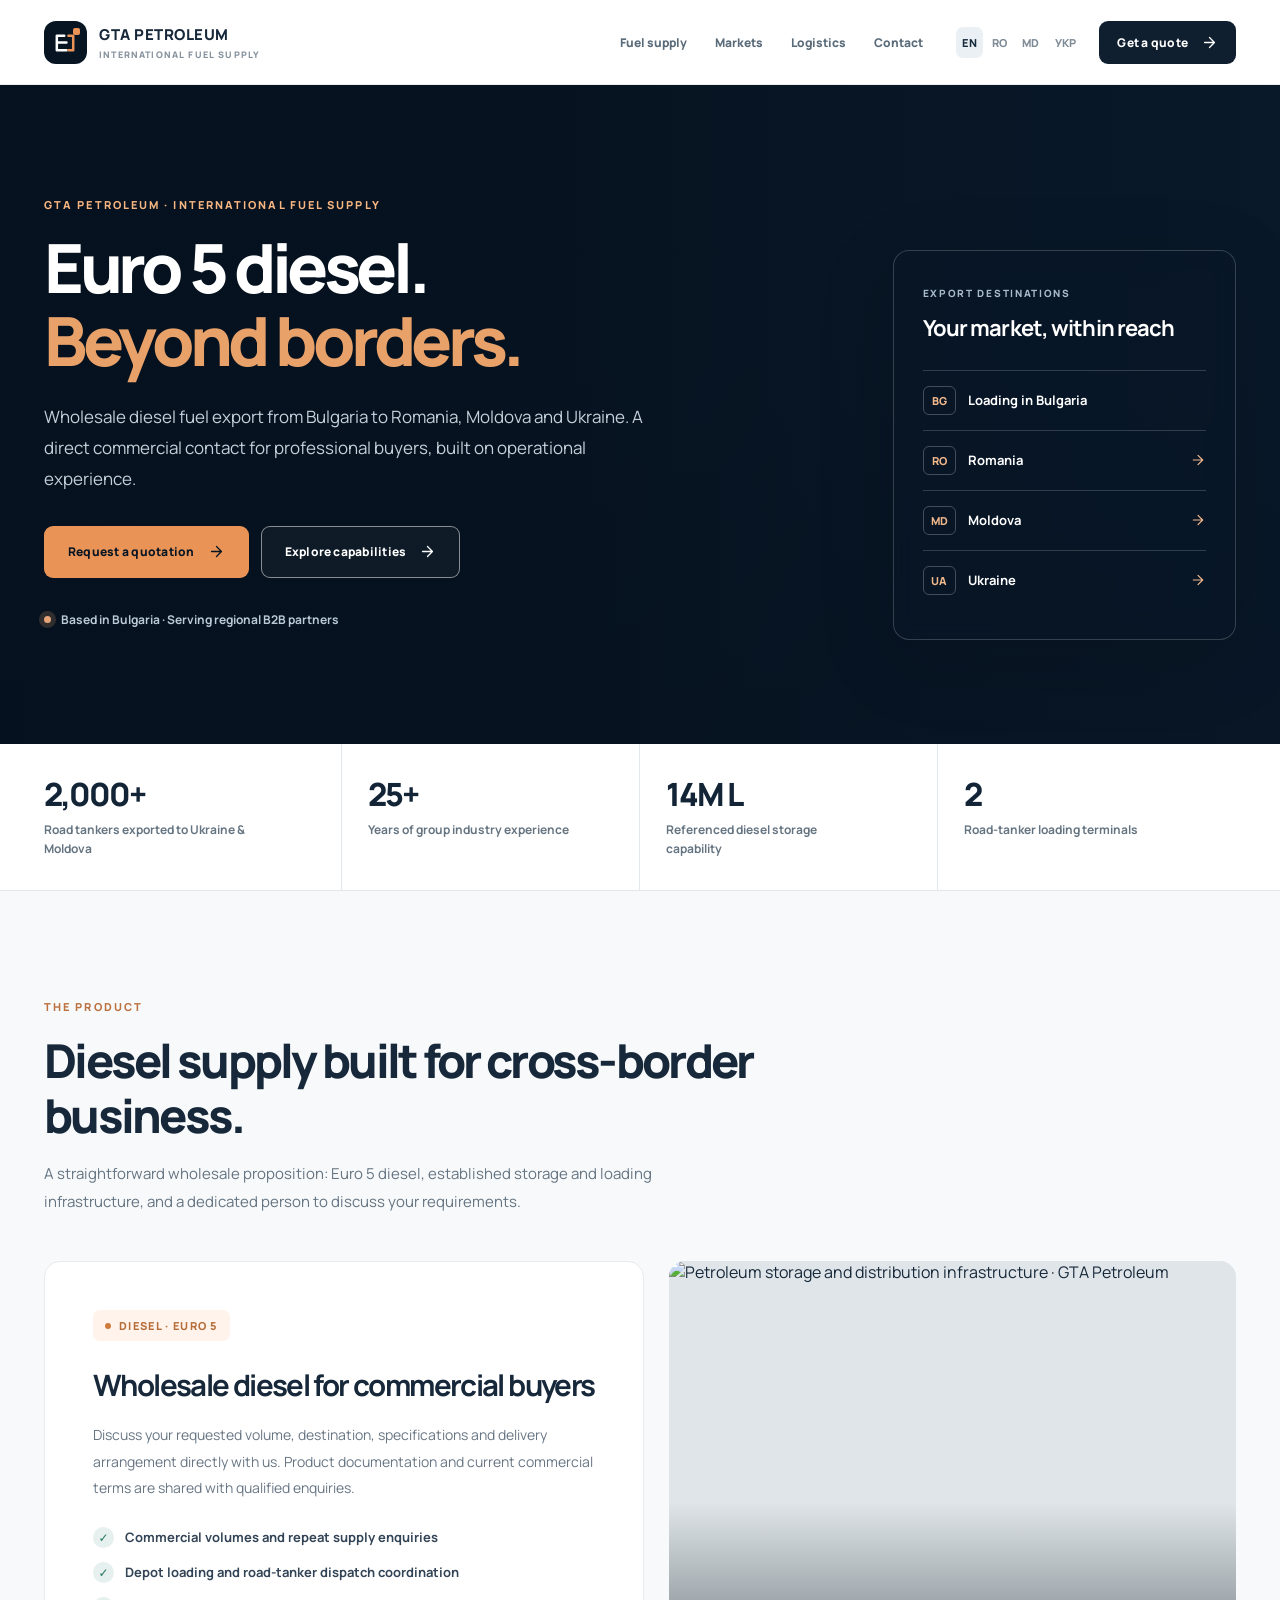
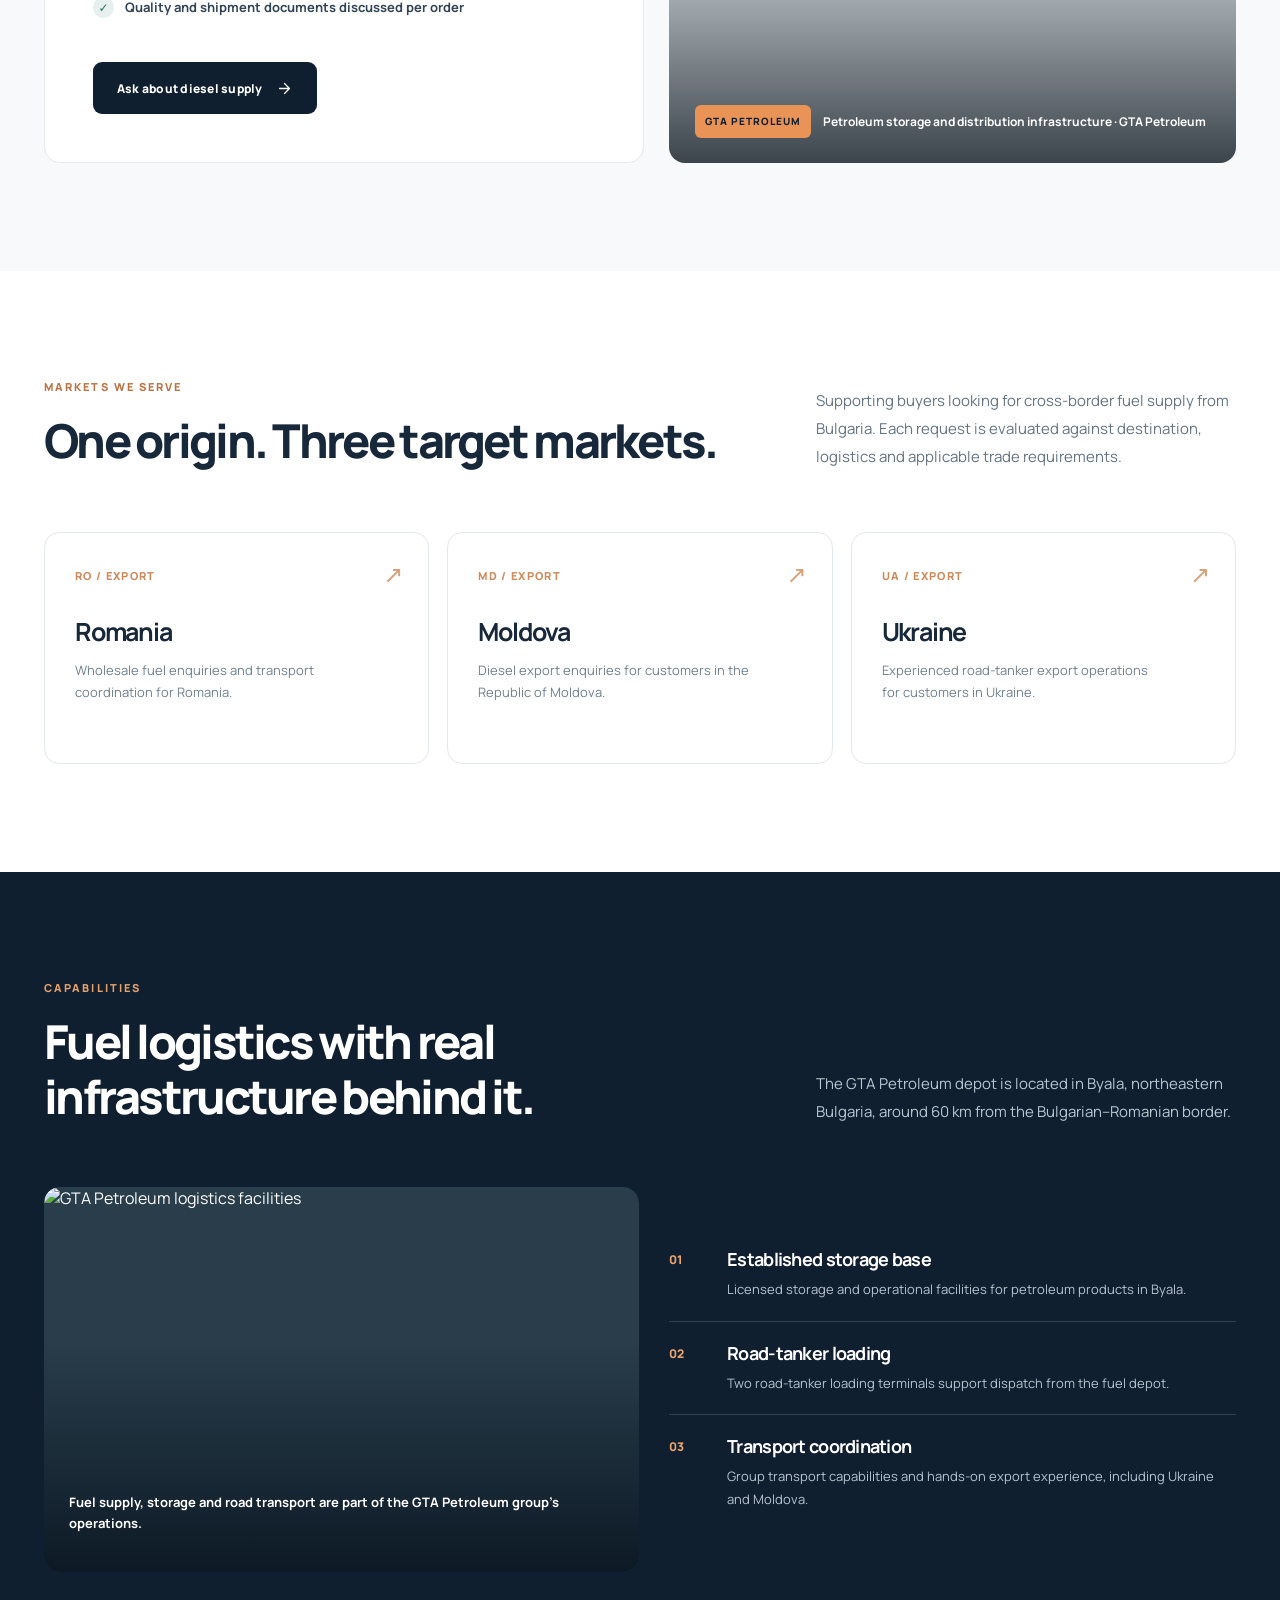
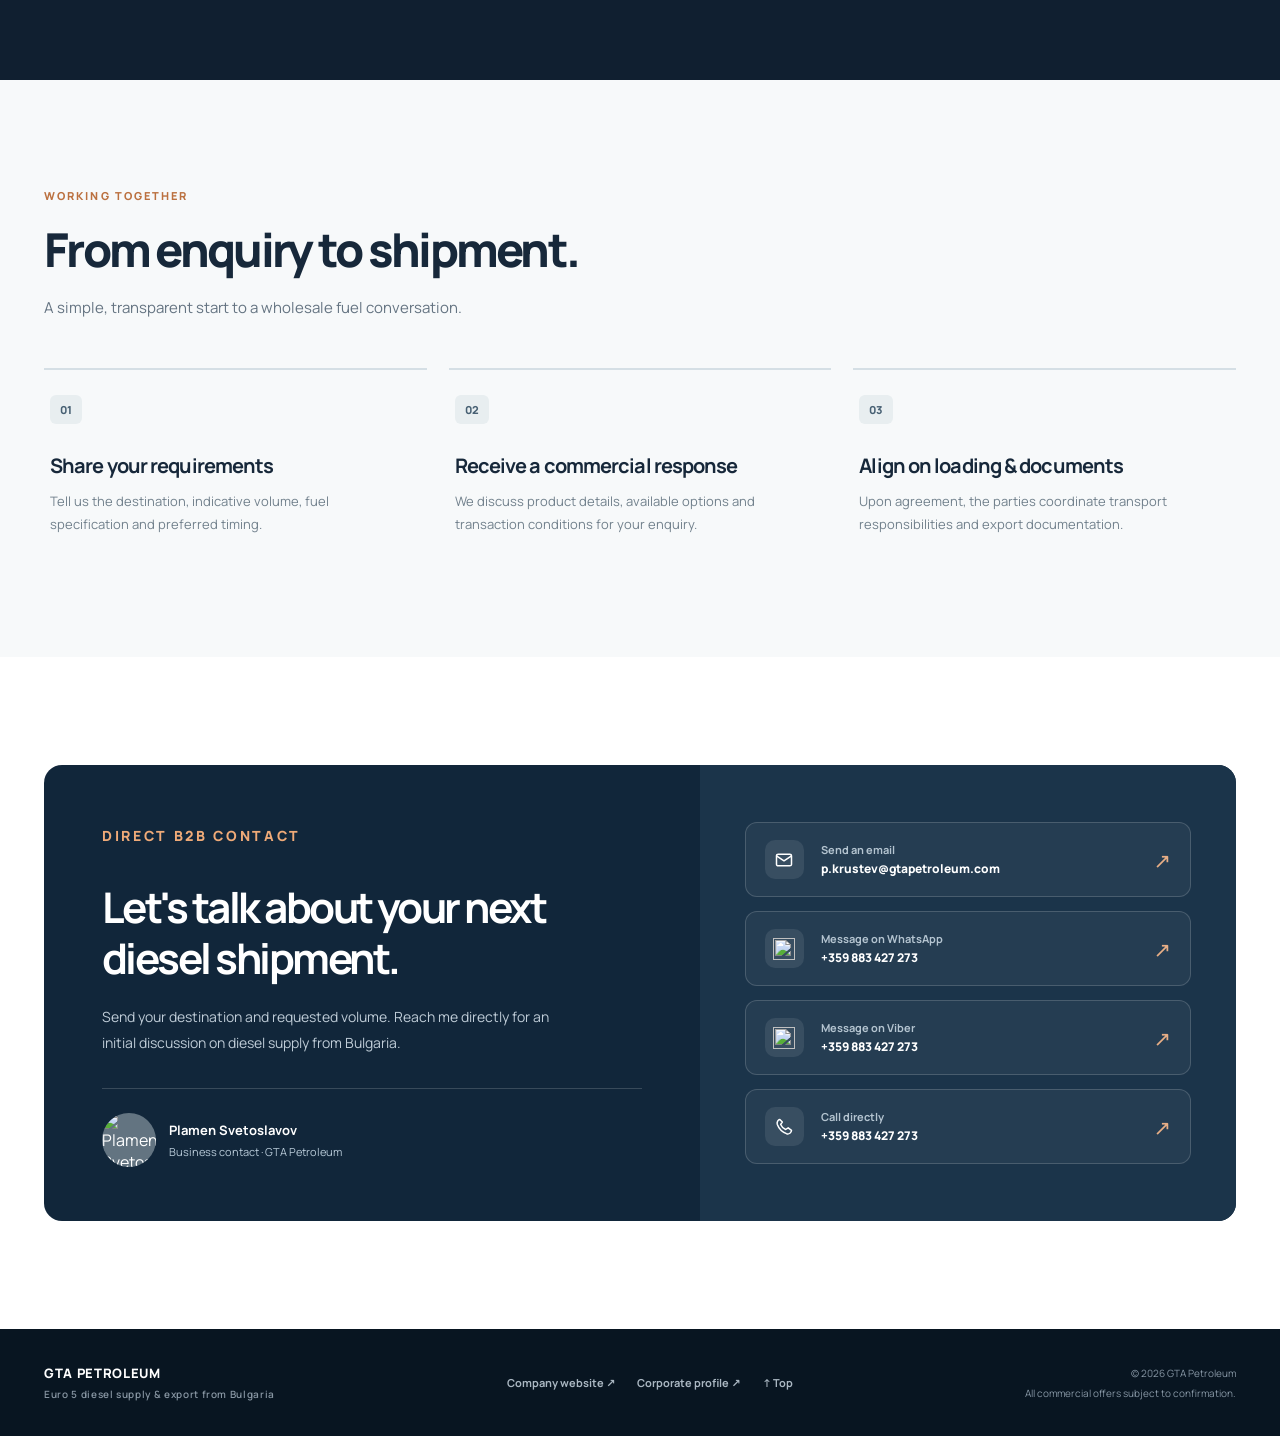
==== index.html @ d37964ea "Build multilingual Euro 5 diesel export landing site" ====
<!DOCTYPE html>
<html lang="en">
<head>
<meta charset="utf-8">
<meta name="viewport" content="width=device-width,initial-scale=1">
<meta name="theme-color" content="#101f30">
<meta name="color-scheme" content="light">
<meta name="description" content="Wholesale Euro 5 diesel supply from Bulgaria to Romania, Moldova and Ukraine. Experienced fuel export logistics, Byala petroleum depot and direct B2B contact.">
<title>Euro 5 Diesel Export from Bulgaria | Romania, Moldova &amp; Ukraine | GTA Petroleum</title>
<link rel="canonical" href="https://plamensve.github.io/ukr_md_fuel/">
<link rel="alternate" hreflang="en" href="https://plamensve.github.io/ukr_md_fuel/">
<link rel="alternate" hreflang="ro-RO" href="https://plamensve.github.io/ukr_md_fuel/ro/">
<link rel="alternate" hreflang="ro-MD" href="https://plamensve.github.io/ukr_md_fuel/md/">
<link rel="alternate" hreflang="uk-UA" href="https://plamensve.github.io/ukr_md_fuel/uk/"> 
<link rel="alternate" hreflang="x-default" href="https://plamensve.github.io/ukr_md_fuel/">
<meta property="og:type" content="website">
<meta property="og:site_name" content="GTA Petroleum — International Fuel Supply">
<meta property="og:locale" content="en_US">
<meta property="og:title" content="Euro 5 Diesel Export from Bulgaria | Romania, Moldova &amp; Ukraine | GTA Petroleum">
<meta property="og:description" content="Wholesale Euro 5 diesel supply from Bulgaria to Romania, Moldova and Ukraine. Experienced fuel export logistics, Byala petroleum depot and direct B2B contact.">
<meta property="og:url" content="https://plamensve.github.io/ukr_md_fuel/">
<meta property="og:image" content="https://raw.githubusercontent.com/plamensve/SVETOSLAVOV_BG/main/recources/images/hero-photo.jpg">
<meta property="og:image:alt" content="GTA Petroleum international fuel export">
<meta name="twitter:card" content="summary_large_image">
<link rel="icon" href="https://raw.githubusercontent.com/plamensve/SVETOSLAVOV_BG/main/recources/images/gta_logo.png" type="image/png">
<link rel="preconnect" href="https://fonts.googleapis.com">
<link rel="preconnect" href="https://fonts.gstatic.com" crossorigin>
<link rel="preconnect" href="https://raw.githubusercontent.com">
<link rel="stylesheet" href="assets/site.css">
<script type="application/ld+json">{"@context":"https://schema.org","@type":"Organization","name":"GTA Petroleum","url":"https://gtapetroleum.com/","description":"Petroleum products wholesale, storage and transportation from Bulgaria.","address":{"@type":"PostalAddress","addressLocality":"Byala","addressRegion":"Ruse","addressCountry":"BG"},"contactPoint":{"@type":"ContactPoint","contactType":"sales","email":"p.krustev@gtapetroleum.com","telephone":"+359883427273","availableLanguage":["en","ro","uk"]},"areaServed":[{"@type":"Country","name":"Romania"},{"@type":"Country","name":"Moldova"},{"@type":"Country","name":"Ukraine"}]}</script>
<script src="assets/site.js" defer></script>
</head>
<body>
<a class="skip-link" href="#main">Skip to content</a>
<header class="site-header">
  <div class="shell nav-layout">
    <a class="brand" href="#top" aria-label="GTA Petroleum — home">
      <span class="brand-mark"><svg viewBox="0 0 28 28" fill="none" aria-hidden="true"><path d="M5 22V7h7.7M5 14h10M5 22h10" stroke="currentColor" stroke-width="2.6" stroke-linecap="round" stroke-linejoin="round"/><path d="M17 7h5v15h-5" stroke="#E99356" stroke-width="2.6" stroke-linecap="round" stroke-linejoin="round"/></svg></span>
      <span class="brand-name">GTA PETROLEUM<span class="brand-sub">INTERNATIONAL FUEL SUPPLY</span></span>
    </a>
    <nav id="main-nav" class="main-nav" aria-label="Main navigation">
      <a href="#fuel">Fuel supply</a>
      <a href="#markets">Markets</a>
      <a href="#logistics">Logistics</a>
      <a href="#contact">Contact</a>
    </nav>
    <div class="nav-actions"><div class="languages" aria-label="Language / Limba / Мова"><a href="https://plamensve.github.io/ukr_md_fuel/" lang="en" hreflang="en" aria-current="page" aria-label="English">EN</a><a href="https://plamensve.github.io/ukr_md_fuel/ro/" lang="ro-RO" hreflang="ro-RO"  aria-label="Română — România">RO</a><a href="https://plamensve.github.io/ukr_md_fuel/md/" lang="ro-MD" hreflang="ro-MD"  aria-label="Română — Moldova">MD</a><a href="https://plamensve.github.io/ukr_md_fuel/uk/" lang="uk-UA" hreflang="uk-UA"  aria-label="Українська">УКР</a></div><a class="btn btn-dark header-cta" href="#contact">Get a quote <svg xmlns="http://www.w3.org/2000/svg" viewBox="0 0 24 24" fill="none" stroke="currentColor" stroke-width="1.8" stroke-linecap="round" stroke-linejoin="round" aria-hidden="true"><path d="M5 12h14m-7-7 7 7-7 7"/></svg></a></div>
    <button class="menu-toggle" type="button" aria-label="Toggle navigation" aria-controls="main-nav" aria-expanded="false" data-menu-toggle><svg viewBox="0 0 24 24" fill="none" stroke="currentColor" stroke-width="1.8" stroke-linecap="round"><path d="M4 7h16M4 12h16M4 17h16"/></svg></button>
  </div>
</header>
<main id="main">
  <section class="hero" id="top" aria-labelledby="hero-title">
    <div class="shell hero-inner">
      <div class="hero-message">
        <p class="eyebrow">GTA PETROLEUM · INTERNATIONAL FUEL SUPPLY</p>
        <h1 id="hero-title">Euro 5 diesel.<span>Beyond borders.</span></h1>
        <p class="hero-copy">Wholesale diesel fuel export from Bulgaria to Romania, Moldova and Ukraine. A direct commercial contact for professional buyers, built on operational experience.</p>
        <div class="hero-actions"><a class="btn btn-orange" href="#contact">Request a quotation <svg xmlns="http://www.w3.org/2000/svg" viewBox="0 0 24 24" fill="none" stroke="currentColor" stroke-width="1.8" stroke-linecap="round" stroke-linejoin="round" aria-hidden="true"><path d="M5 12h14m-7-7 7 7-7 7"/></svg></a><a class="btn btn-outline" href="#fuel">Explore capabilities <svg xmlns="http://www.w3.org/2000/svg" viewBox="0 0 24 24" fill="none" stroke="currentColor" stroke-width="1.8" stroke-linecap="round" stroke-linejoin="round" aria-hidden="true"><path d="M5 12h14m-7-7 7 7-7 7"/></svg></a></div>
        <p class="hero-note"><span class="dot" aria-hidden="true"></span>Based in Bulgaria · Serving regional B2B partners</p>
      </div>
      <aside class="routes-panel" aria-label="EXPORT DESTINATIONS">
        <span class="small">EXPORT DESTINATIONS</span>
        <h2>Your market, within reach</h2>
        <div class="destination-row"><span class="dest-code">BG</span>Loading in Bulgaria</div>
        <div class="destination-row"><span class="dest-code">RO</span>Romania<svg xmlns="http://www.w3.org/2000/svg" viewBox="0 0 24 24" fill="none" stroke="currentColor" stroke-width="1.8" stroke-linecap="round" stroke-linejoin="round" aria-hidden="true"><path d="M5 12h14m-7-7 7 7-7 7"/></svg></div>
        <div class="destination-row"><span class="dest-code">MD</span>Moldova<svg xmlns="http://www.w3.org/2000/svg" viewBox="0 0 24 24" fill="none" stroke="currentColor" stroke-width="1.8" stroke-linecap="round" stroke-linejoin="round" aria-hidden="true"><path d="M5 12h14m-7-7 7 7-7 7"/></svg></div>
        <div class="destination-row"><span class="dest-code">UA</span>Ukraine<svg xmlns="http://www.w3.org/2000/svg" viewBox="0 0 24 24" fill="none" stroke="currentColor" stroke-width="1.8" stroke-linecap="round" stroke-linejoin="round" aria-hidden="true"><path d="M5 12h14m-7-7 7 7-7 7"/></svg></div>
      </aside>
    </div>
  </section>
  <section class="proof" aria-label="Company figures"><div class="shell proof-grid"><div class="stat"><strong>2,000+</strong><span>Road tankers exported to Ukraine &amp; Moldova</span></div><div class="stat"><strong>25+</strong><span>Years of group industry experience</span></div><div class="stat"><strong>14M L</strong><span>Referenced diesel storage capability</span></div><div class="stat"><strong>2</strong><span>Road-tanker loading terminals</span></div></div></section>
  <section class="section product-section" id="fuel" aria-labelledby="fuel-title">
    <div class="shell"><div class="section-header"><p class="eyebrow">THE PRODUCT</p><h2 class="section-title" id="fuel-title">Diesel supply built for cross-border business.</h2><p class="section-desc">A straightforward wholesale proposition: Euro 5 diesel, established storage and loading infrastructure, and a dedicated person to discuss your requirements.</p></div>
      <div class="product-grid">
        <article class="product-copy"><span class="product-label">DIESEL · EURO 5</span><h3>Wholesale diesel for commercial buyers</h3><p>Discuss your requested volume, destination, specifications and delivery arrangement directly with us. Product documentation and current commercial terms are shared with qualified enquiries.</p>
          <ul class="tick-list"><li><span class="check" aria-hidden="true">✓</span>Commercial volumes and repeat supply enquiries</li><li><span class="check" aria-hidden="true">✓</span>Depot loading and road-tanker dispatch coordination</li><li><span class="check" aria-hidden="true">✓</span>Quality and shipment documents discussed per order</li></ul>
          <a class="btn btn-dark" href="#contact">Ask about diesel supply <svg xmlns="http://www.w3.org/2000/svg" viewBox="0 0 24 24" fill="none" stroke="currentColor" stroke-width="1.8" stroke-linecap="round" stroke-linejoin="round" aria-hidden="true"><path d="M5 12h14m-7-7 7 7-7 7"/></svg></a>
        </article>
        <figure class="product-visual"><img src="https://raw.githubusercontent.com/plamensve/SVETOSLAVOV_BG/main/recources/images/gallery/gta.jpg" alt="Petroleum storage and distribution infrastructure · GTA Petroleum" loading="lazy" decoding="async"><figcaption><span class="photo-tag">GTA PETROLEUM</span>Petroleum storage and distribution infrastructure · GTA Petroleum</figcaption></figure>
      </div>
    </div>
  </section>
  <section class="section markets-section" id="markets" aria-labelledby="markets-title">
    <div class="shell"><div class="section-header two"><div><p class="eyebrow">MARKETS WE SERVE</p><h2 class="section-title" id="markets-title">One origin. Three target markets.</h2></div><p class="section-desc">Supporting buyers looking for cross-border fuel supply from Bulgaria. Each request is evaluated against destination, logistics and applicable trade requirements.</p></div>
      <div class="markets-grid"><article class="market"><span class="code">RO / EXPORT</span><span class="arr" aria-hidden="true">↗</span><h3>Romania</h3><p>Wholesale fuel enquiries and transport coordination for Romania.</p></article><article class="market"><span class="code">MD / EXPORT</span><span class="arr" aria-hidden="true">↗</span><h3>Moldova</h3><p>Diesel export enquiries for customers in the Republic of Moldova.</p></article><article class="market"><span class="code">UA / EXPORT</span><span class="arr" aria-hidden="true">↗</span><h3>Ukraine</h3><p>Experienced road-tanker export operations for customers in Ukraine.</p></article></div>
    </div>
  </section>
  <section class="section logistics" id="logistics" aria-labelledby="logistics-title">
    <div class="shell"><div class="section-header two"><div><p class="eyebrow">CAPABILITIES</p><h2 class="section-title" id="logistics-title">Fuel logistics with real infrastructure behind it.</h2></div><p class="section-desc">The GTA Petroleum depot is located in Byala, northeastern Bulgaria, around 60 km from the Bulgarian–Romanian border.</p></div>
      <div class="operations">
        <div class="operations-photo"><img src="https://raw.githubusercontent.com/plamensve/SVETOSLAVOV_BG/main/recources/images/gallery/7.jpg" alt="GTA Petroleum logistics facilities" loading="lazy" decoding="async"><p>Fuel supply, storage and road transport are part of the GTA Petroleum group's operations.</p></div>
        <div class="operations-copy"><div class="operation"><span class="num">01</span><div><h3>Established storage base</h3><p>Licensed storage and operational facilities for petroleum products in Byala.</p></div></div><div class="operation"><span class="num">02</span><div><h3>Road-tanker loading</h3><p>Two road-tanker loading terminals support dispatch from the fuel depot.</p></div></div><div class="operation"><span class="num">03</span><div><h3>Transport coordination</h3><p>Group transport capabilities and hands-on export experience, including Ukraine and Moldova.</p></div></div></div>
      </div>
    </div>
  </section>
  <section class="section process" id="process" aria-labelledby="process-title">
    <div class="shell"><div class="section-header"><p class="eyebrow">WORKING TOGETHER</p><h2 class="section-title" id="process-title">From enquiry to shipment.</h2><p class="section-desc">A simple, transparent start to a wholesale fuel conversation.</p></div>
      <div class="steps"><article class="step"><span class="num">01</span><h3>Share your requirements</h3><p>Tell us the destination, indicative volume, fuel specification and preferred timing.</p></article><article class="step"><span class="num">02</span><h3>Receive a commercial response</h3><p>We discuss product details, available options and transaction conditions for your enquiry.</p></article><article class="step"><span class="num">03</span><h3>Align on loading &amp; documents</h3><p>Upon agreement, the parties coordinate transport responsibilities and export documentation.</p></article></div>
    </div>
  </section>
  <section class="section contact-section" id="contact" aria-labelledby="contact-title">
    <div class="shell"><div class="contact-wrap">
      <div class="contact-main"><p class="eyebrow">DIRECT B2B CONTACT</p><h2 id="contact-title">Let's talk about your next diesel shipment.</h2><p>Send your destination and requested volume. Reach me directly for an initial discussion on diesel supply from Bulgaria.</p>
        <div class="person"><img src="https://raw.githubusercontent.com/plamensve/SVETOSLAVOV_BG/main/recources/images/my-photo.jpg" alt="Plamen Svetoslavov" loading="lazy" width="54" height="54"><div><strong>Plamen Svetoslavov</strong><span>Business contact · GTA Petroleum</span></div></div>
      </div>
      <div class="contact-links">
        <a class="contact-link" href="mailto:p.krustev@gtapetroleum.com?subject=Euro%205%20diesel%20export%20enquiry" ><span class="contact-icon"><svg viewBox="0 0 24 24" fill="none" stroke="currentColor" stroke-width="1.8" stroke-linejoin="round" aria-hidden="true"><rect x="3" y="5" width="18" height="14" rx="2"/><path d="m3 7 9 6 9-6"/></svg></span><span class="contact-label"><small>Send an email</small><strong>p.krustev@gtapetroleum.com</strong></span><span class="arrow" aria-hidden="true">↗</span></a>
        <a class="contact-link" href="https://wa.me/359883427273" target="_blank" rel="noopener noreferrer"><span class="contact-icon"><img src="https://raw.githubusercontent.com/plamensve/SVETOSLAVOV_BG/main/recources/images/social/whatsapp.png" alt="" loading="lazy"></span><span class="contact-label"><small>Message on WhatsApp</small><strong>+359 883 427 273</strong></span><span class="arrow" aria-hidden="true">↗</span></a>
        <a class="contact-link" href="viber://chat?number=%2B359883427273" ><span class="contact-icon"><img src="https://raw.githubusercontent.com/plamensve/SVETOSLAVOV_BG/main/recources/images/social/tn-viber.png" alt="" loading="lazy"></span><span class="contact-label"><small>Message on Viber</small><strong>+359 883 427 273</strong></span><span class="arrow" aria-hidden="true">↗</span></a>
        <a class="contact-link" href="tel:+359883427273" ><span class="contact-icon"><svg viewBox="0 0 24 24" fill="none" stroke="currentColor" stroke-width="1.8" stroke-linecap="round" stroke-linejoin="round" aria-hidden="true"><path d="m7 3 3 3-2 3c1.3 3 3.2 5 6 6l3-2 4 3c0 3-3 5-6 4A19 19 0 0 1 4 9C3 6 5 3 7 3z"/></svg></span><span class="contact-label"><small>Call directly</small><strong>+359 883 427 273</strong></span><span class="arrow" aria-hidden="true">↗</span></a>
      </div>
    </div></div>
  </section>
</main>
<footer class="site-footer"><div class="shell footer-layout">
  <div class="footer-brand">GTA PETROLEUM<span>Euro 5 diesel supply &amp; export from Bulgaria</span></div>
  <div class="footer-links"><a href="https://gtapetroleum.com/" target="_blank" rel="noopener noreferrer">Company website ↗</a><a href="https://svetoslavov.bg/" target="_blank" rel="noopener noreferrer">Corporate profile ↗</a><a href="#top">↑ Top</a></div>
  <div class="footer-right">© 2026 GTA Petroleum<span>All commercial offers subject to confirmation.</span></div>
</div></footer>
</body>
</html>
---- assets/site.css ----
@import url('https://fonts.googleapis.com/css2?family=DM+Sans:wght@400;500;600;700&family=Manrope:wght@400;500;600;700;800&display=swap');
:root{--navy:#101f30;--deep:#071523;--navy2:#1a2c3f;--ink:#17283a;--muted:#5e6b77;--line:#e2e8ec;--accent:#e99356;--cream:#f8f9f7;--white:#fff;--font:'Manrope',system-ui,-apple-system,BlinkMacSystemFont,'Segoe UI',sans-serif}
*,*::before,*::after{box-sizing:border-box}html{scroll-behavior:smooth;scroll-padding-top:88px}body{margin:0;color:var(--ink);background:#fff;font-family:var(--font);-webkit-font-smoothing:antialiased;overflow-x:hidden}button,a{font:inherit}a{text-decoration:none;color:inherit}button{cursor:pointer}img{max-width:100%;display:block}svg{display:block}::selection{background:#e9935680;color:var(--deep)}:focus-visible{outline:3px solid #f0a977;outline-offset:4px}h1,h2,h3,p{margin-top:0}.shell{width:min(1192px,calc(100% - 48px));margin-inline:auto}.eyebrow{font-size:11px;text-transform:uppercase;font-weight:800;letter-spacing:.19em;color:#bb7140;margin-bottom:19px}.muted{color:var(--muted)}
.site-header{position:sticky;top:0;z-index:30;background:rgba(255,255,255,.97);border-bottom:1px solid rgba(16,31,48,.08);backdrop-filter:blur(16px)}.nav-layout{min-height:84px;display:flex;align-items:center;gap:33px}.brand{display:flex;align-items:center;gap:12px;flex-shrink:0}.brand-mark{height:43px;width:43px;display:grid;place-items:center;background:var(--deep);border-radius:12px;color:#fff;position:relative}.brand-mark:after{content:'';width:7px;height:7px;position:absolute;right:7px;top:7px;background:var(--accent);border-radius:2px}.brand-mark svg{width:27px;height:27px}.brand-name{font-size:15px;letter-spacing:.035em;font-weight:800;white-space:nowrap}.brand-sub{display:block;margin-top:3px;font-size:9px;letter-spacing:.13em;color:#84909c;font-weight:800}.main-nav{display:flex;align-items:center;gap:28px;margin-left:auto}.main-nav a{font-size:12px;font-weight:800;color:#596a79;transition:color .2s}.main-nav a:hover{color:#be7443}.nav-actions{display:flex;align-items:center;gap:17px}.languages{display:flex;align-items:center;gap:3px}.languages a{font-size:11px;letter-spacing:.02em;font-weight:800;color:#7e8b97;border-radius:7px;padding:8px 6px;transition:background .2s}.languages a[aria-current=page]{background:#eaf0f3;color:#192c3e}.languages a:hover{color:#c57a48}.btn{display:inline-flex;align-items:center;justify-content:center;gap:13px;min-height:52px;padding:13px 23px;border:1px solid transparent;border-radius:9px;font-size:12px;font-weight:800;letter-spacing:.02em;transition:transform .2s,background .2s,color .2s,border-color .2s}.btn:hover{transform:translateY(-2px)}.btn svg{width:17px;height:17px}.btn-dark{background:var(--navy);color:white}.btn-dark:hover{background:#273d51}.btn-orange{background:var(--accent);color:var(--deep)}.btn-orange:hover{background:#ffc08e}.btn-outline{border-color:rgba(255,255,255,.5);color:#fff;background:rgba(255,255,255,.04)}.btn-outline:hover{background:rgba(255,255,255,.13)}.header-cta{min-height:43px;padding:11px 17px}.menu-toggle{display:none;background:none;border:0;padding:9px;margin:0;color:var(--navy)}.menu-toggle svg{height:24px;width:24px}
.hero{min-height:620px;display:flex;align-items:center;position:relative;background:#0b1c2e;isolation:isolate;overflow:hidden}.hero:before{content:'';position:absolute;inset:0;z-index:-2;background:url('https://raw.githubusercontent.com/plamensve/SVETOSLAVOV_BG/main/recources/images/hero-photo.jpg') center 48%/cover no-repeat}.hero:after{content:'';position:absolute;inset:0;z-index:-1;background:linear-gradient(90deg,rgba(5,17,30,.98) 0%,rgba(5,17,30,.93) 38%,rgba(5,17,30,.57) 69%,rgba(5,17,30,.32) 100%),linear-gradient(0deg,rgba(5,17,30,.3),transparent 60%)}.hero-inner{padding-block:112px 104px;display:grid;grid-template-columns:minmax(0,1.5fr) minmax(280px,.65fr);align-items:end;gap:56px}.hero .eyebrow{color:#f7b581}.hero h1{font-size:clamp(47px,5.3vw,76px);line-height:1.08;color:#fff;font-weight:800;max-width:760px;letter-spacing:-.065em;margin:0 0 23px}.hero h1 span{display:block;color:#e9a16a}.hero-copy{font-size:17px;line-height:1.85;color:#c4d1da;max-width:615px;margin-bottom:31px}.hero-actions{display:flex;gap:12px;flex-wrap:wrap}.hero-note{display:flex;align-items:center;gap:10px;margin-top:33px;color:#bacbd7;font-size:12px;font-weight:700}.hero-note .dot{width:7px;height:7px;background:#e7a577;box-shadow:0 0 0 5px #e7a57730;border-radius:50%}.routes-panel{border:1px solid rgba(255,255,255,.19);background:rgba(8,23,39,.55);border-radius:16px;padding:29px;box-shadow:0 20px 80px rgba(0,0,0,.14);backdrop-filter:blur(12px);color:#fff}.routes-panel .small{font-size:10px;letter-spacing:.17em;text-transform:uppercase;color:#a9bbc9;font-weight:800}.routes-panel h2{font-size:22px;line-height:1.3;margin:12px 0 27px;letter-spacing:-.04em}.destination-row{display:flex;align-items:center;gap:12px;border-top:1px solid #ffffff2c;padding:15px 0;font-size:13px;font-weight:700}.dest-code{font-size:11px;font-weight:800;border:1px solid #ffffff3d;padding:6px;border-radius:6px;min-width:33px;text-align:center;color:#f1b88c}.destination-row svg{height:16px;width:16px;margin-left:auto;color:#f1b88c}
.proof{background:#fff;border-bottom:1px solid var(--line)}.proof-grid{display:grid;grid-template-columns:repeat(4,1fr)}.stat{padding:31px 26px;border-right:1px solid var(--line)}.stat:first-child{padding-left:0}.stat:last-child{border-right:0}.stat strong{display:block;line-height:1.2;font-size:32px;letter-spacing:-.06em;color:#122436;font-weight:800}.stat span{display:block;color:#657481;font-size:12px;line-height:1.6;font-weight:700;max-width:205px;margin-top:7px}.section{padding-block:108px}.section-title{font-size:clamp(31px,3.65vw,49px);font-weight:800;letter-spacing:-.058em;line-height:1.18;margin:0 0 17px;max-width:730px}.section-desc{font-size:15px;line-height:1.85;color:#657482;max-width:670px}.section-header{margin-bottom:46px}.section-header.two{display:flex;justify-content:space-between;align-items:end;gap:48px}.section-header.two .section-desc{max-width:420px}
.product-section{background:#f7f9fa}.product-grid{display:grid;grid-template-columns:1.06fr 1fr;gap:25px;align-items:stretch}.product-copy{background:#fff;border:1px solid #e5ebee;padding:48px;border-radius:16px;display:flex;flex-direction:column;align-items:start}.product-label{display:inline-flex;align-items:center;gap:8px;padding:8px 12px;border-radius:7px;background:#fff3eb;color:#b66d39;font-size:11px;font-weight:800;letter-spacing:.12em;margin-bottom:26px}.product-label:before{content:'';width:6px;height:6px;background:#cf7b3b;border-radius:50%}.product-copy h3{font-size:clamp(27px,2.3vw,36px);line-height:1.26;letter-spacing:-.055em;margin-bottom:18px}.product-copy p{font-size:14px;line-height:1.88;color:#687684;margin-bottom:26px}.tick-list{padding:0;margin:0 0 30px;list-style:none}.tick-list li{display:flex;align-items:flex-start;gap:11px;margin-bottom:14px;font-size:13px;line-height:1.6;font-weight:700;color:#324456}.check{display:inline-flex;align-items:center;justify-content:center;border-radius:50%;height:21px;width:21px;background:#e6f0ee;color:#25765e;flex-shrink:0;font-size:12px;font-weight:800}.product-copy .btn{margin-top:auto}.product-visual{min-height:480px;margin:0;position:relative;border-radius:16px;overflow:hidden;background:#dfe5e8}.product-visual img{width:100%;height:100%;position:absolute;inset:0;object-fit:cover}.product-visual:after{content:'';position:absolute;inset:0;background:linear-gradient(0deg,rgba(5,15,24,.75),transparent 52%)}.product-visual figcaption{position:absolute;bottom:25px;left:26px;right:26px;color:white;z-index:1;font-size:12px;font-weight:700;line-height:1.7;display:flex;align-items:center;gap:12px}.photo-tag{display:inline-block;background:var(--accent);color:var(--navy);padding:8px 10px;border-radius:6px;font-size:10px;letter-spacing:.1em;font-weight:800}
.markets-grid{display:grid;grid-template-columns:repeat(3,1fr);gap:18px}.market{background:white;border:1px solid var(--line);border-radius:15px;padding:30px;min-height:232px;position:relative;transition:border-color .2s,transform .2s}.market:hover{border-color:#daa277;transform:translateY(-3px)}.market .code{font-size:11px;letter-spacing:.12em;color:#ce885a;font-weight:800}.market h3{font-size:25px;margin:29px 0 10px;letter-spacing:-.048em}.market p{font-size:13px;line-height:1.75;color:#71808d;max-width:280px}.market .arr{position:absolute;right:25px;top:24px;font-size:24px;color:#d9a17a}
.logistics{background:#101f30;color:#fff}.logistics .eyebrow{color:#e9a16a}.logistics .section-title{color:white}.logistics .section-desc{color:#b8c7d1}.operations{display:grid;grid-template-columns:1.05fr 1fr;gap:30px;align-items:stretch}.operations-photo{position:relative;min-height:385px;border-radius:16px;overflow:hidden;background:#293d4b}.operations-photo img{height:100%;width:100%;object-fit:cover;position:absolute;inset:0}.operations-photo:after{content:'';position:absolute;inset:0;background:linear-gradient(0deg,rgba(3,14,25,.75),transparent 60%)}.operations-photo p{position:absolute;bottom:25px;left:25px;right:20px;color:white;font-size:13px;line-height:1.6;font-weight:700;z-index:1}.operations-copy{display:flex;flex-direction:column;justify-content:center;gap:0}.operation{padding:19px 0 20px;border-bottom:1px solid #ffffff24;display:grid;grid-template-columns:47px 1fr;gap:11px}.operation:last-child{border-bottom:0}.operation .num{font-size:12px;color:#eaa46e;font-weight:800;margin-top:4px}.operation h3{font-size:18px;letter-spacing:-.04em;margin-bottom:7px}.operation p{color:#b6c4cf;font-size:13px;line-height:1.75;margin:0}
.process{background:#f7f9fa}.steps{display:grid;grid-template-columns:repeat(3,1fr);gap:22px}.step{border-top:2px solid #d5dfe5;padding:25px 6px 0}.step .num{display:inline-flex;background:#e8eef0;border-radius:6px;padding:7px 10px;font-size:11px;font-weight:800;color:#476073;margin-bottom:28px}.step h3{font-size:20px;letter-spacing:-.045em;margin-bottom:11px}.step p{font-size:13px;color:#71808c;line-height:1.8;max-width:310px}
.contact-section{background:#fff}.contact-wrap{border-radius:18px;background:#11263a;color:#fff;display:grid;grid-template-columns:1.1fr .9fr;overflow:hidden}.contact-main{padding:58px 58px 54px}.contact-main .eyebrow{color:#efaa78}.contact-main h2{font-size:clamp(32px,3.3vw,46px);line-height:1.2;letter-spacing:-.06em;margin-bottom:20px}.contact-main>p{color:#bfccd7;font-size:14px;line-height:1.85;max-width:470px;margin-bottom:33px}.person{display:flex;align-items:center;gap:13px;border-top:1px solid #ffffff2a;padding-top:24px}.person img{width:54px;height:54px;object-fit:cover;border-radius:50%;background:#637481}.person strong{display:block;font-size:13px}.person span{display:block;color:#b8cad8;font-size:11px;margin-top:5px}.contact-links{padding:45px;display:flex;flex-direction:column;justify-content:center;gap:14px;background:#1b344a}.contact-link{display:flex;align-items:center;gap:17px;background:#ffffff0c;border:1px solid #ffffff2a;border-radius:12px;padding:17px 19px;transition:background .2s,transform .2s}.contact-link:hover{background:#ffffff1a;transform:translateX(3px)}.contact-icon{display:grid;place-items:center;flex:0 0 39px;height:39px;border-radius:10px;background:#ffffff16;color:#fff}.contact-icon svg{width:20px;height:20px}.contact-icon img{width:22px;height:22px;object-fit:contain}.contact-label{min-width:0;flex:1}.contact-label small{display:block;color:#b4c4d0;font-size:11px;font-weight:700;margin-bottom:3px}.contact-label strong{display:block;overflow-wrap:anywhere;font-size:12px;line-height:1.5;font-weight:800}.contact-link .arrow{font-size:21px;color:#e7ae86}
.site-footer{background:#081521;color:#aab7c2;padding:35px 0}.footer-layout{display:flex;gap:25px;justify-content:space-between;align-items:center}.footer-brand{font-weight:800;font-size:13px;color:white;letter-spacing:.05em}.footer-brand span{display:block;color:#8795a2;font-size:10px;font-weight:600;margin-top:5px}.footer-links{display:flex;gap:22px;flex-wrap:wrap}.footer-links a{font-size:11px;font-weight:700}.footer-links a:hover{color:#fff}.footer-right{font-size:10px;color:#8797a5;text-align:right}.footer-right span{display:block;margin-top:6px}.skip-link{position:absolute;top:-120px;left:15px;z-index:200;background:white;padding:12px;border-radius:5px}.skip-link:focus{top:8px}
@media(max-width:1100px){.nav-layout{gap:20px}.main-nav{gap:16px}.main-nav a{font-size:11px}.brand-name{font-size:13px}.nav-actions{gap:8px}.header-cta{display:none}.hero-inner{grid-template-columns:1.7fr 1fr;gap:28px}.hero h1{font-size:clamp(45px,5.1vw,62px)}.product-copy{padding:34px}}
@media(max-width:820px){.shell{width:min(100% - 36px,680px)}.nav-layout{min-height:71px;gap:13px}.menu-toggle{display:block;order:3;margin-left:auto}.nav-actions{margin-left:auto}.main-nav{display:none;position:absolute;left:0;right:0;top:100%;margin:0;padding:20px max(18px,calc((100vw - 680px)/2));background:#fff;box-shadow:0 17px 25px #0c22321a;border-top:1px solid var(--line);flex-direction:column;align-items:stretch;gap:0}.main-nav.is-open{display:flex}.main-nav a{font-size:14px;padding:15px 5px;border-bottom:1px solid var(--line)}.brand-mark{width:39px;height:39px}.brand-name{font-size:13px}.brand-sub{font-size:8px}.languages a{font-size:11px}.hero-inner{grid-template-columns:1fr;padding-block:95px 75px}.hero{min-height:auto}.hero h1{max-width:620px}.routes-panel{display:none}.proof-grid{grid-template-columns:repeat(2,1fr)}.stat:nth-child(2){border-right:0}.stat:nth-child(-n+2){border-bottom:1px solid var(--line)}.stat:nth-child(3){padding-left:0}.section{padding-block:76px}.section-header.two{display:block}.section-header.two .section-desc{max-width:650px}.product-grid,.operations,.contact-wrap{grid-template-columns:1fr}.product-visual{min-height:370px}.markets-grid,.steps{grid-template-columns:1fr}.market{min-height:180px}.market h3{margin-top:20px}.operations-photo{min-height:340px}.contact-main{padding:40px}.contact-links{padding:25px 40px 40px}.footer-layout{flex-wrap:wrap}.footer-right{text-align:left}}
@media(max-width:520px){.shell{width:calc(100% - 36px)}.brand-name{font-size:12px}.brand-sub{letter-spacing:.07em;font-size:7px}.brand-mark{width:36px;height:36px}.nav-layout{gap:7px}.languages{gap:0}.languages a{font-size:10px;padding:7px 5px}.menu-toggle{padding:6px}.hero:before{background-position:65% center}.hero:after{background:linear-gradient(90deg,rgba(5,17,30,.97),rgba(5,17,30,.73)),linear-gradient(0deg,rgba(5,17,30,.5),transparent)}.hero-inner{padding-block:77px 74px}.hero h1{font-size:clamp(40px,10vw,54px);letter-spacing:-.06em}.hero-copy{font-size:14px;line-height:1.8}.hero-actions{flex-direction:column;align-items:stretch}.btn{width:100%}.hero-note{font-size:11px}.stat{padding:24px 13px}.stat strong{font-size:26px}.stat span{font-size:10px}.section{padding-block:64px}.section-title{font-size:clamp(30px,8vw,41px)}.section-desc{font-size:14px}.section-header{margin-bottom:32px}.product-copy{padding:28px 23px}.product-visual{min-height:305px}.market{padding:24px}.market h3{font-size:22px}.operations-photo{min-height:275px}.operation{grid-template-columns:34px 1fr}.contact-main{padding:34px 25px}.contact-links{padding:18px 21px 28px}.contact-link{padding:14px 12px;gap:10px}.contact-label strong{font-size:11px}.contact-icon{flex-basis:34px;height:34px}.footer-layout{display:block}.footer-links{margin-block:23px}.footer-right{line-height:1.7}.person img{width:49px;height:49px}}
@media(prefers-reduced-motion:reduce){html{scroll-behavior:auto}*,*:before,*:after{transition:none!important;animation:none!important}}
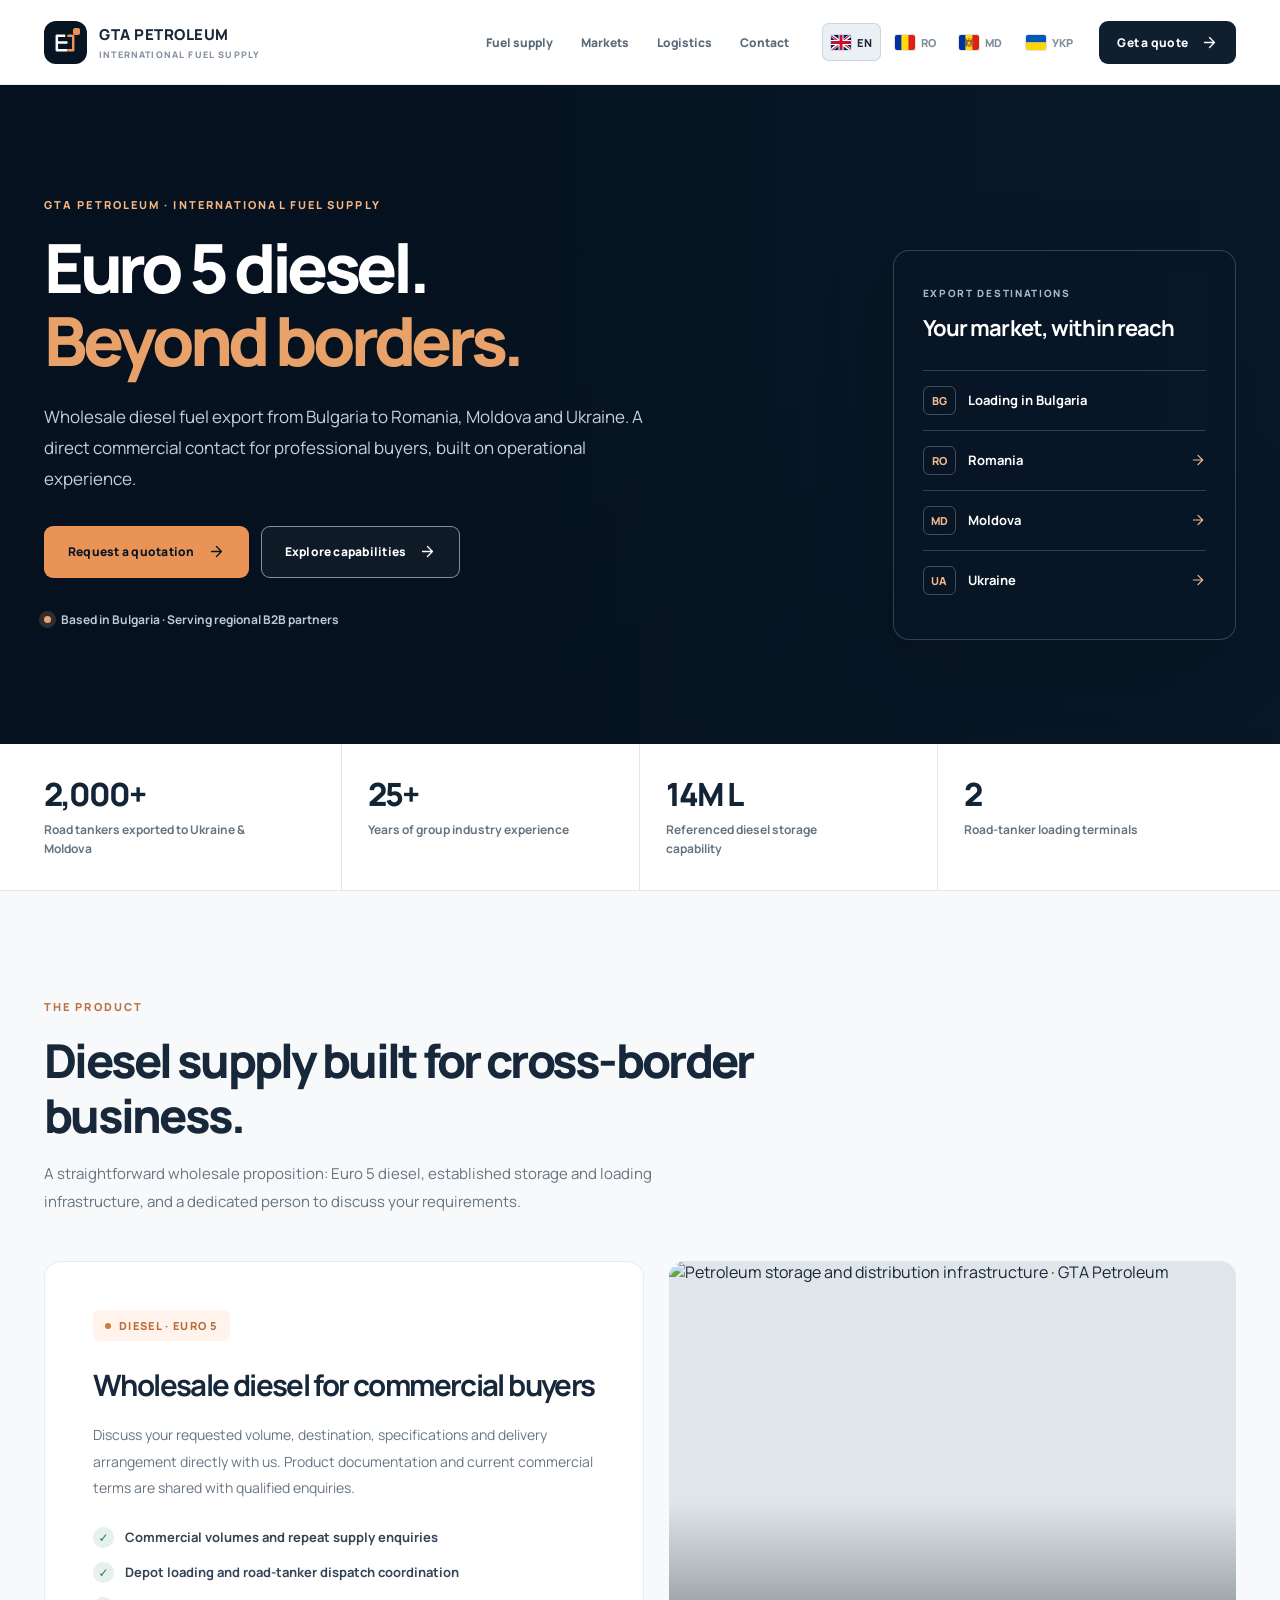
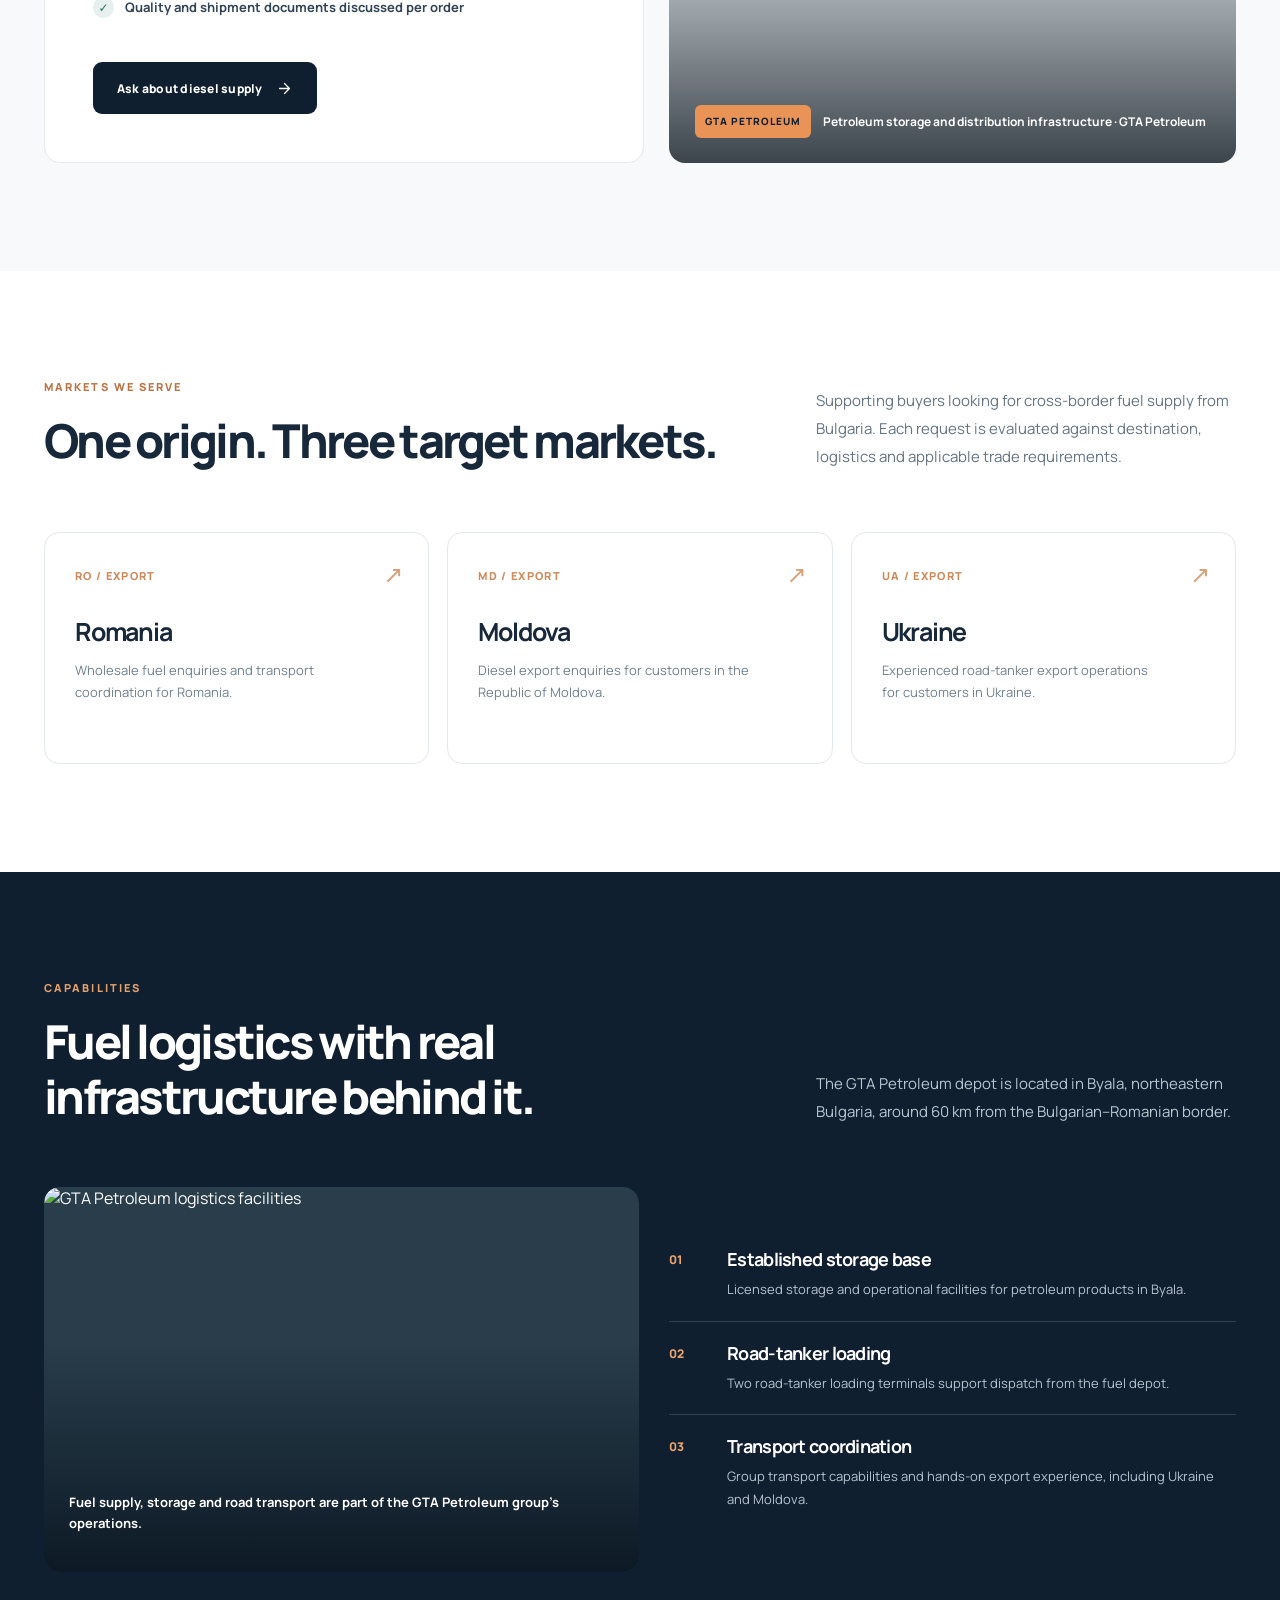
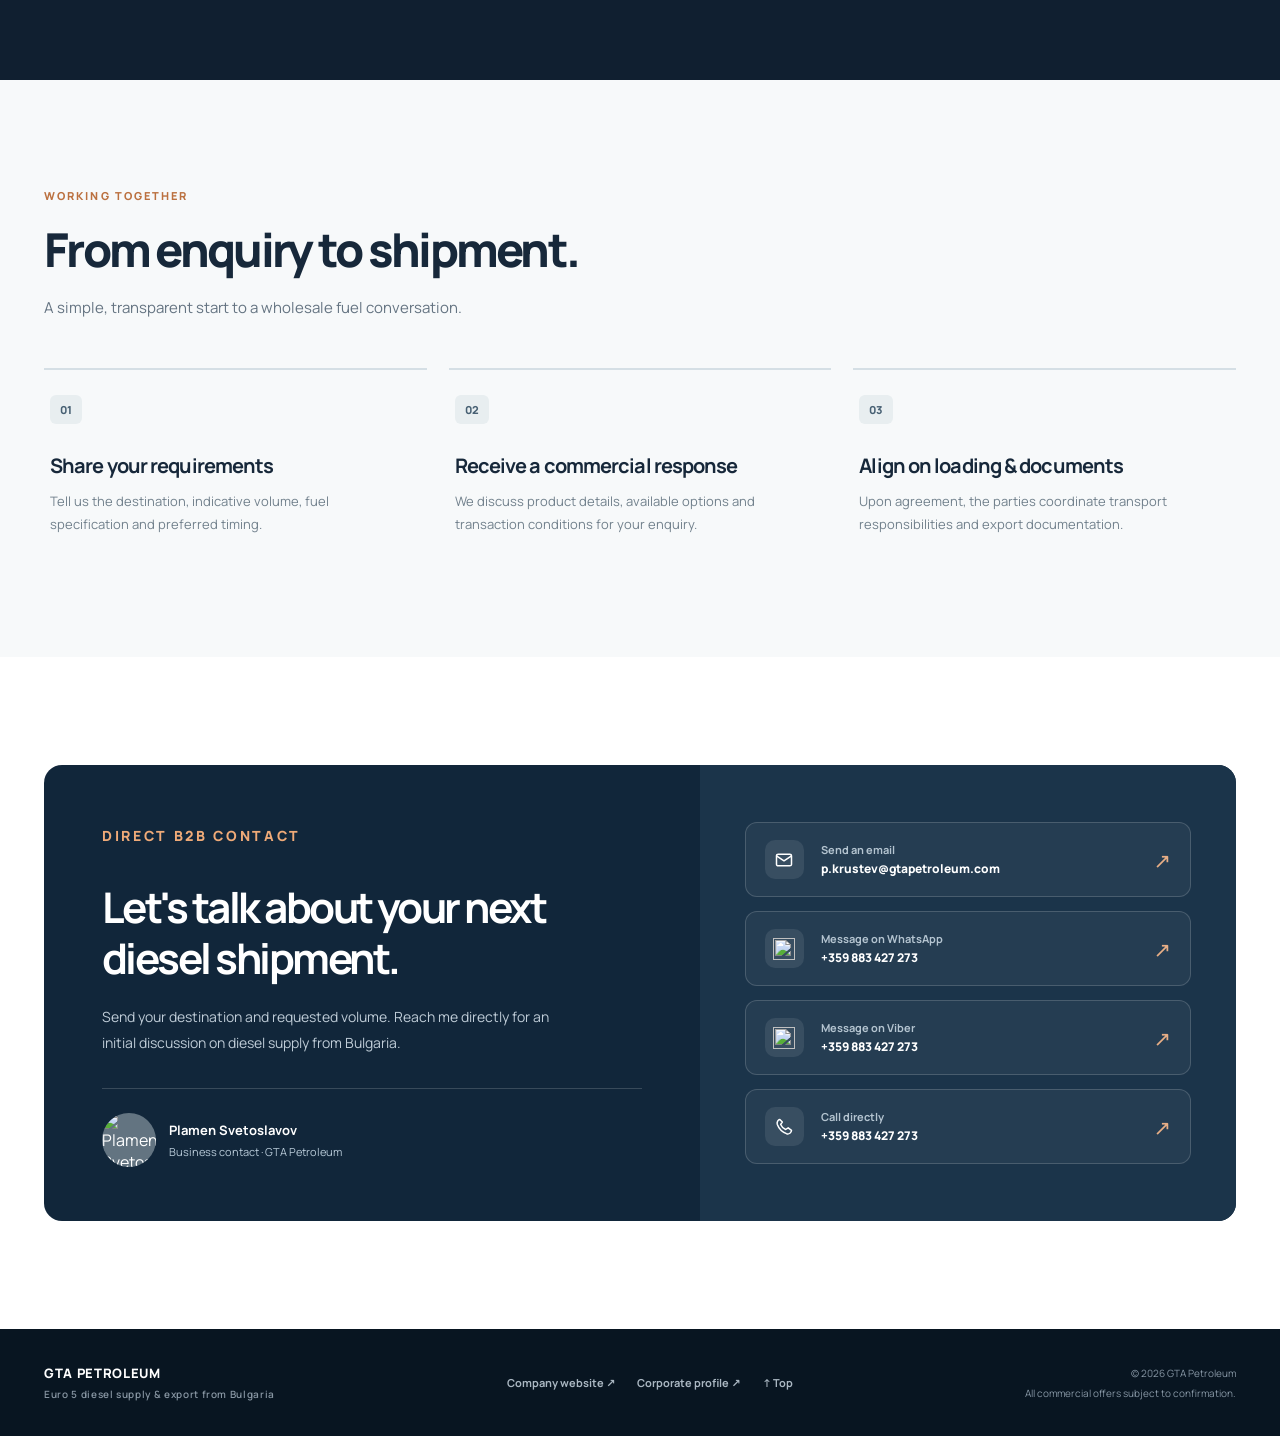
==== commit 77a9c8fb: "Add country flags to multilingual language selector" ====
--- a/index.html
+++ b/index.html
@@ -44,7 +44,7 @@
       <a href="#logistics">Logistics</a>
       <a href="#contact">Contact</a>
     </nav>
-    <div class="nav-actions"><div class="languages" aria-label="Language / Limba / Мова"><a href="https://plamensve.github.io/ukr_md_fuel/" lang="en" hreflang="en" aria-current="page" aria-label="English">EN</a><a href="https://plamensve.github.io/ukr_md_fuel/ro/" lang="ro-RO" hreflang="ro-RO"  aria-label="Română — România">RO</a><a href="https://plamensve.github.io/ukr_md_fuel/md/" lang="ro-MD" hreflang="ro-MD"  aria-label="Română — Moldova">MD</a><a href="https://plamensve.github.io/ukr_md_fuel/uk/" lang="uk-UA" hreflang="uk-UA"  aria-label="Українська">УКР</a></div><a class="btn btn-dark header-cta" href="#contact">Get a quote <svg xmlns="http://www.w3.org/2000/svg" viewBox="0 0 24 24" fill="none" stroke="currentColor" stroke-width="1.8" stroke-linecap="round" stroke-linejoin="round" aria-hidden="true"><path d="M5 12h14m-7-7 7 7-7 7"/></svg></a></div>
+    <div class="nav-actions"><div class="languages" aria-label="Language / Limba / Мова"><a href="./" lang="en" hreflang="en" aria-current="page" aria-label="English"><img class="language-flag" src="assets/flags/gb.svg" alt="" aria-hidden="true" width="20" height="15" decoding="async"><span class="language-code">EN</span></a><a href="./ro/" lang="ro-RO" hreflang="ro-RO"  aria-label="Română — România"><img class="language-flag" src="assets/flags/ro.svg" alt="" aria-hidden="true" width="20" height="15" decoding="async"><span class="language-code">RO</span></a><a href="./md/" lang="ro-MD" hreflang="ro-MD"  aria-label="Română — Moldova"><img class="language-flag" src="assets/flags/md.svg" alt="" aria-hidden="true" width="20" height="15" decoding="async"><span class="language-code">MD</span></a><a href="./uk/" lang="uk-UA" hreflang="uk-UA"  aria-label="Українська"><img class="language-flag" src="assets/flags/ua.svg" alt="" aria-hidden="true" width="20" height="15" decoding="async"><span class="language-code">УКР</span></a></div><a class="btn btn-dark header-cta" href="#contact">Get a quote <svg xmlns="http://www.w3.org/2000/svg" viewBox="0 0 24 24" fill="none" stroke="currentColor" stroke-width="1.8" stroke-linecap="round" stroke-linejoin="round" aria-hidden="true"><path d="M5 12h14m-7-7 7 7-7 7"/></svg></a></div>
     <button class="menu-toggle" type="button" aria-label="Toggle navigation" aria-controls="main-nav" aria-expanded="false" data-menu-toggle><svg viewBox="0 0 24 24" fill="none" stroke="currentColor" stroke-width="1.8" stroke-linecap="round"><path d="M4 7h16M4 12h16M4 17h16"/></svg></button>
   </div>
 </header>
--- a/assets/site.css
+++ b/assets/site.css
@@ -14,3 +14,20 @@
 @media(max-width:820px){.shell{width:min(100% - 36px,680px)}.nav-layout{min-height:71px;gap:13px}.menu-toggle{display:block;order:3;margin-left:auto}.nav-actions{margin-left:auto}.main-nav{display:none;position:absolute;left:0;right:0;top:100%;margin:0;padding:20px max(18px,calc((100vw - 680px)/2));background:#fff;box-shadow:0 17px 25px #0c22321a;border-top:1px solid var(--line);flex-direction:column;align-items:stretch;gap:0}.main-nav.is-open{display:flex}.main-nav a{font-size:14px;padding:15px 5px;border-bottom:1px solid var(--line)}.brand-mark{width:39px;height:39px}.brand-name{font-size:13px}.brand-sub{font-size:8px}.languages a{font-size:11px}.hero-inner{grid-template-columns:1fr;padding-block:95px 75px}.hero{min-height:auto}.hero h1{max-width:620px}.routes-panel{display:none}.proof-grid{grid-template-columns:repeat(2,1fr)}.stat:nth-child(2){border-right:0}.stat:nth-child(-n+2){border-bottom:1px solid var(--line)}.stat:nth-child(3){padding-left:0}.section{padding-block:76px}.section-header.two{display:block}.section-header.two .section-desc{max-width:650px}.product-grid,.operations,.contact-wrap{grid-template-columns:1fr}.product-visual{min-height:370px}.markets-grid,.steps{grid-template-columns:1fr}.market{min-height:180px}.market h3{margin-top:20px}.operations-photo{min-height:340px}.contact-main{padding:40px}.contact-links{padding:25px 40px 40px}.footer-layout{flex-wrap:wrap}.footer-right{text-align:left}}
 @media(max-width:520px){.shell{width:calc(100% - 36px)}.brand-name{font-size:12px}.brand-sub{letter-spacing:.07em;font-size:7px}.brand-mark{width:36px;height:36px}.nav-layout{gap:7px}.languages{gap:0}.languages a{font-size:10px;padding:7px 5px}.menu-toggle{padding:6px}.hero:before{background-position:65% center}.hero:after{background:linear-gradient(90deg,rgba(5,17,30,.97),rgba(5,17,30,.73)),linear-gradient(0deg,rgba(5,17,30,.5),transparent)}.hero-inner{padding-block:77px 74px}.hero h1{font-size:clamp(40px,10vw,54px);letter-spacing:-.06em}.hero-copy{font-size:14px;line-height:1.8}.hero-actions{flex-direction:column;align-items:stretch}.btn{width:100%}.hero-note{font-size:11px}.stat{padding:24px 13px}.stat strong{font-size:26px}.stat span{font-size:10px}.section{padding-block:64px}.section-title{font-size:clamp(30px,8vw,41px)}.section-desc{font-size:14px}.section-header{margin-bottom:32px}.product-copy{padding:28px 23px}.product-visual{min-height:305px}.market{padding:24px}.market h3{font-size:22px}.operations-photo{min-height:275px}.operation{grid-template-columns:34px 1fr}.contact-main{padding:34px 25px}.contact-links{padding:18px 21px 28px}.contact-link{padding:14px 12px;gap:10px}.contact-label strong{font-size:11px}.contact-icon{flex-basis:34px;height:34px}.footer-layout{display:block}.footer-links{margin-block:23px}.footer-right{line-height:1.7}.person img{width:49px;height:49px}}
 @media(prefers-reduced-motion:reduce){html{scroll-behavior:auto}*,*:before,*:after{transition:none!important;animation:none!important}}
+
+/* Country flags distinguish the four locale switches consistently across operating systems. */
+.languages{gap:5px}
+.languages a{display:inline-flex;align-items:center;justify-content:center;gap:6px;min-height:38px;white-space:nowrap;padding:7px 9px}
+.languages a[aria-current=page]{box-shadow:inset 0 0 0 1px #c9d8e2}
+.language-flag{display:block;width:20px;height:15px;flex-shrink:0;object-fit:cover;border-radius:2px;box-shadow:0 0 0 1px rgba(16,31,48,.12)}
+.language-code{display:inline-block}
+@media(max-width:610px){
+ html{scroll-padding-top:133px}
+ .nav-layout{flex-wrap:wrap;gap:0;padding-block:10px}
+ .brand{order:1}
+ .menu-toggle{order:2;margin-left:auto}
+ .nav-actions{order:3;width:100%;justify-content:center;margin:11px 0 0}
+ .languages{width:100%;gap:7px}
+ .languages a{flex:1;min-width:0;border:1px solid #e2e9ed;border-radius:8px;padding:7px 5px;gap:7px;font-size:11px}
+ .languages a[aria-current=page]{border-color:#bbcedb;box-shadow:inset 0 0 0 1px #bbcedb}
+}
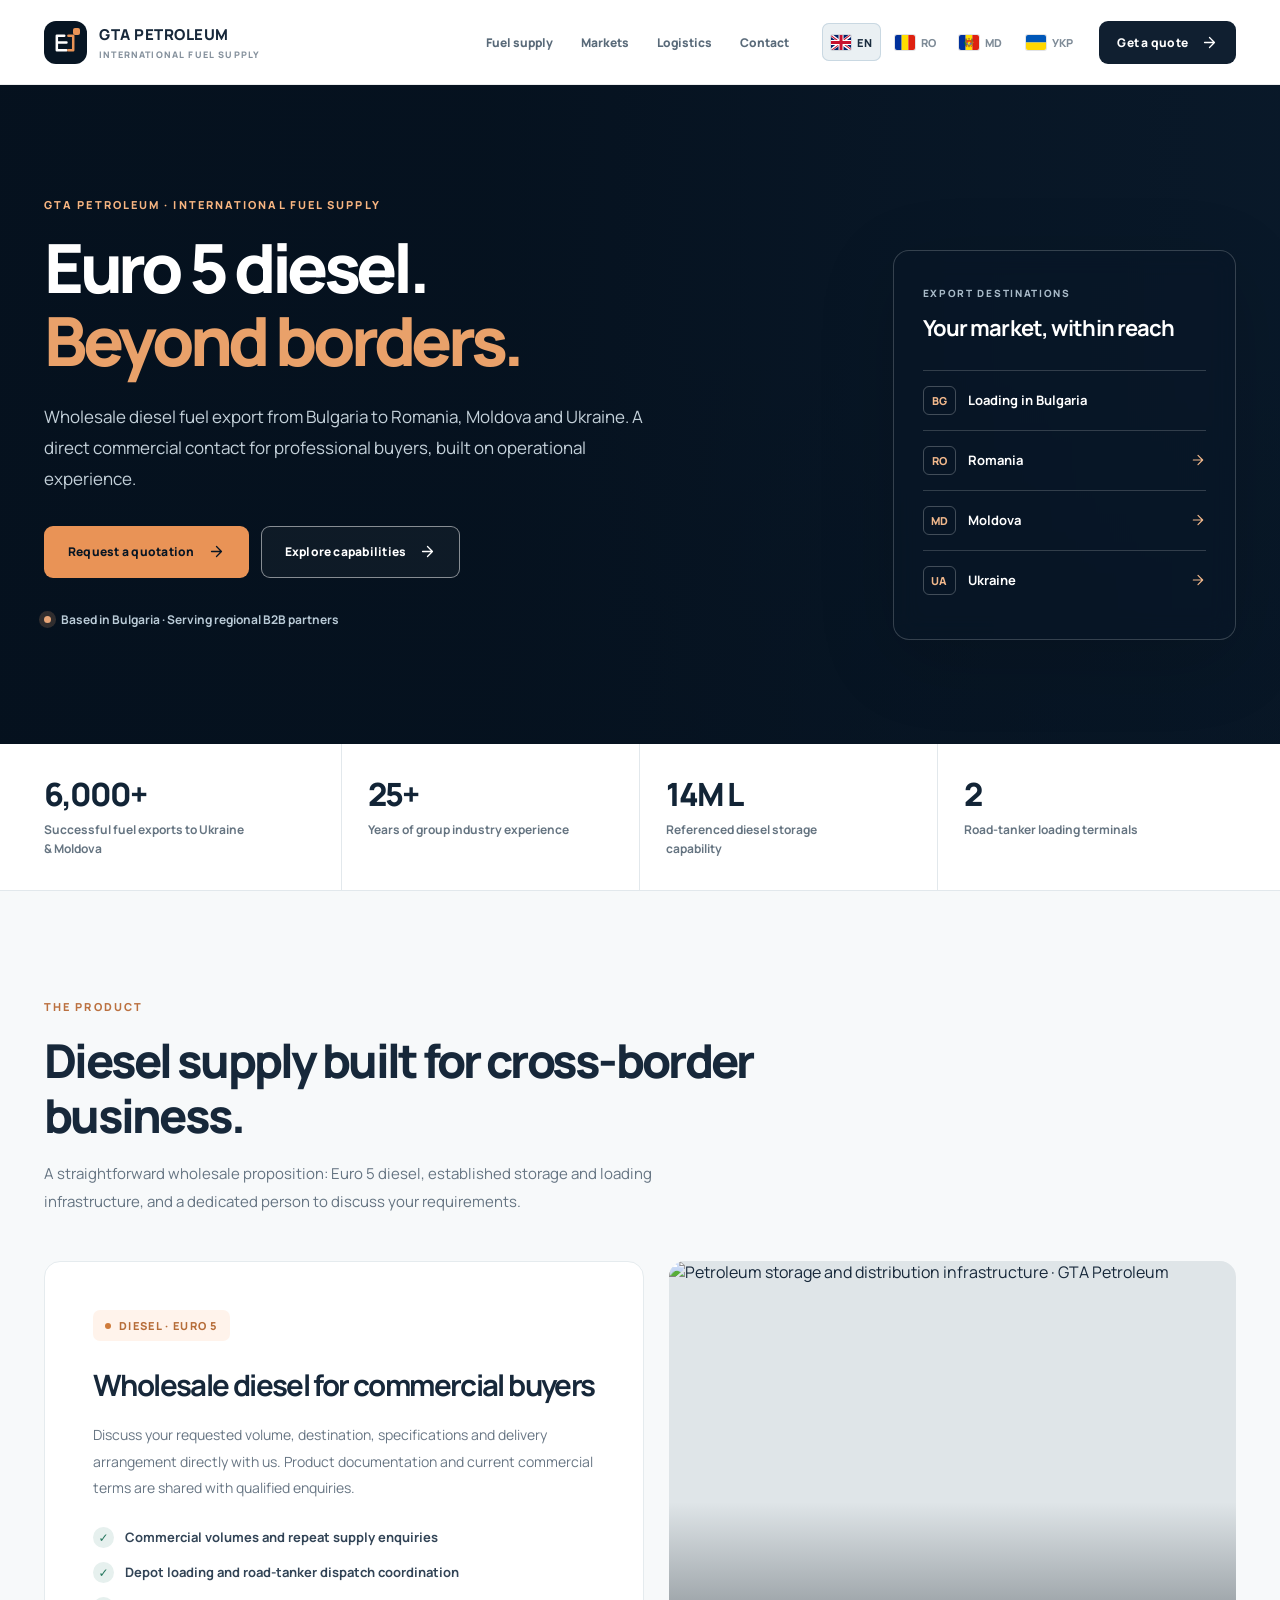
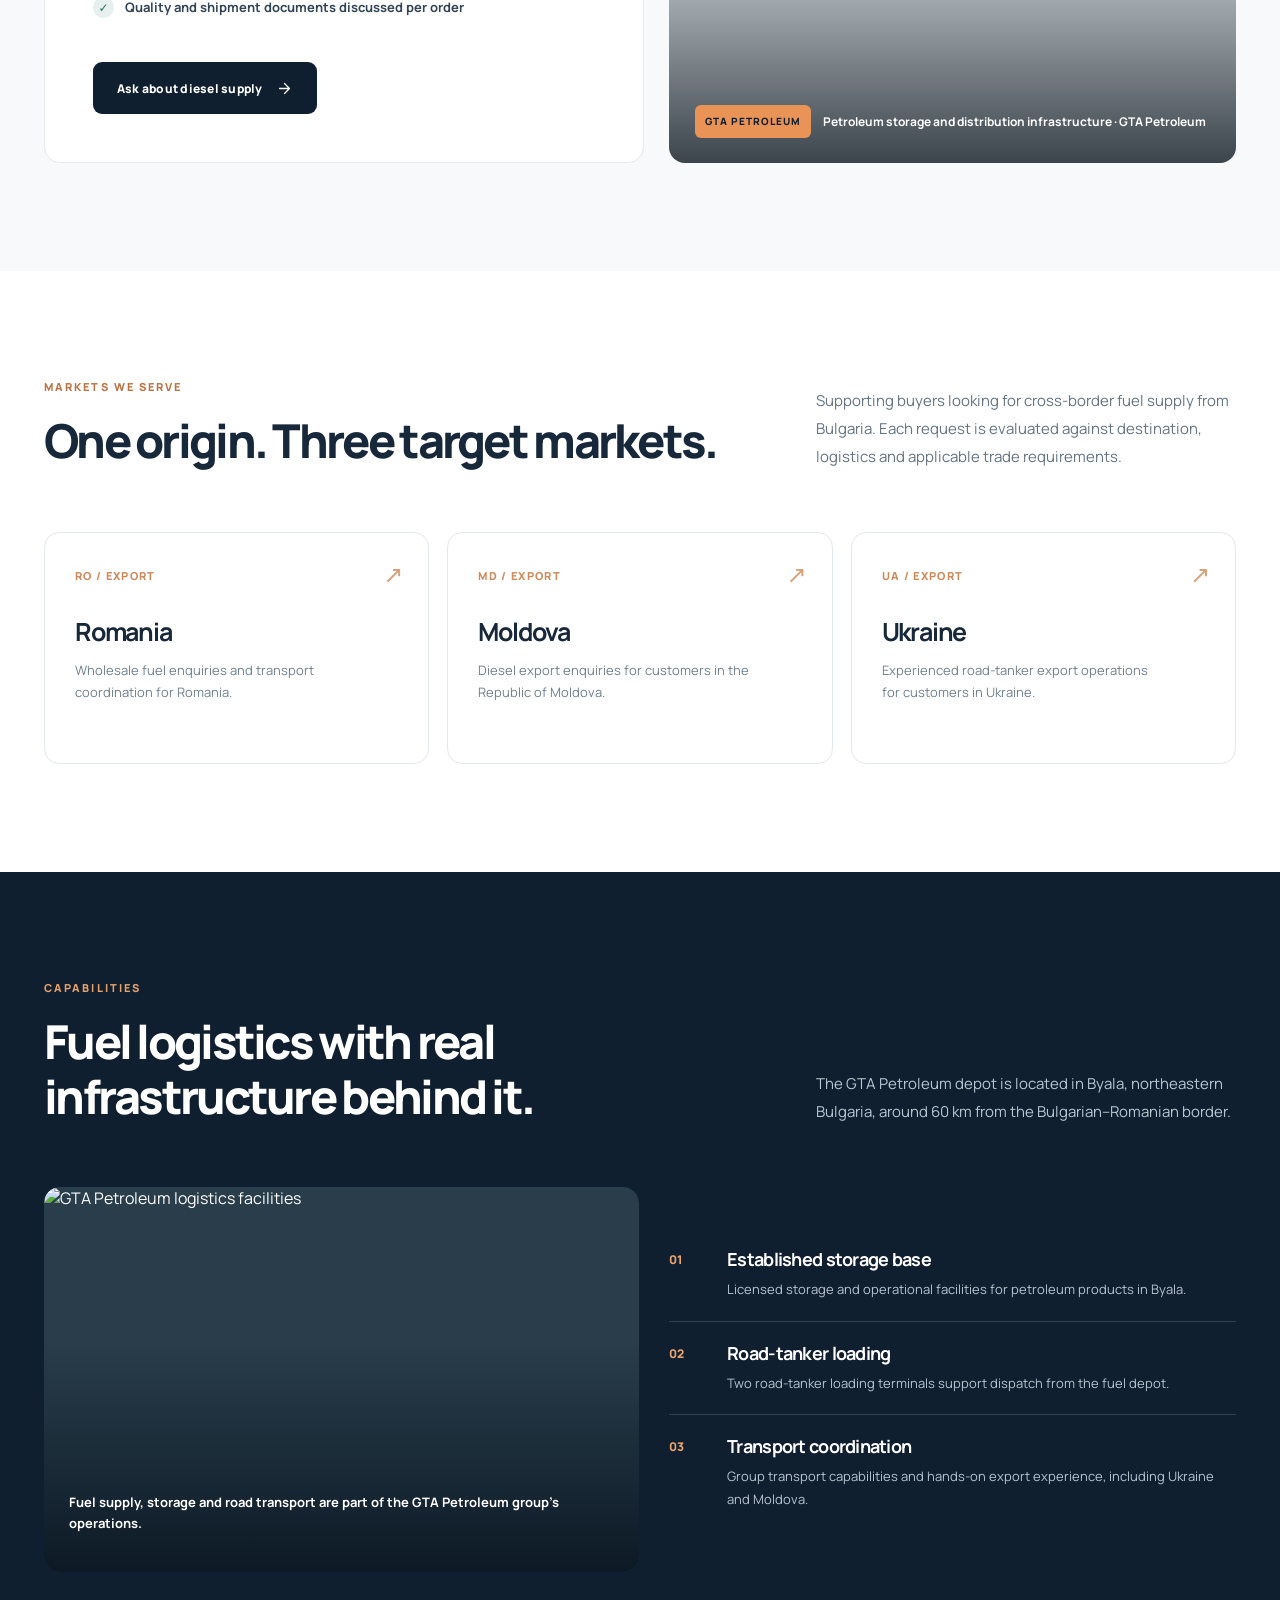
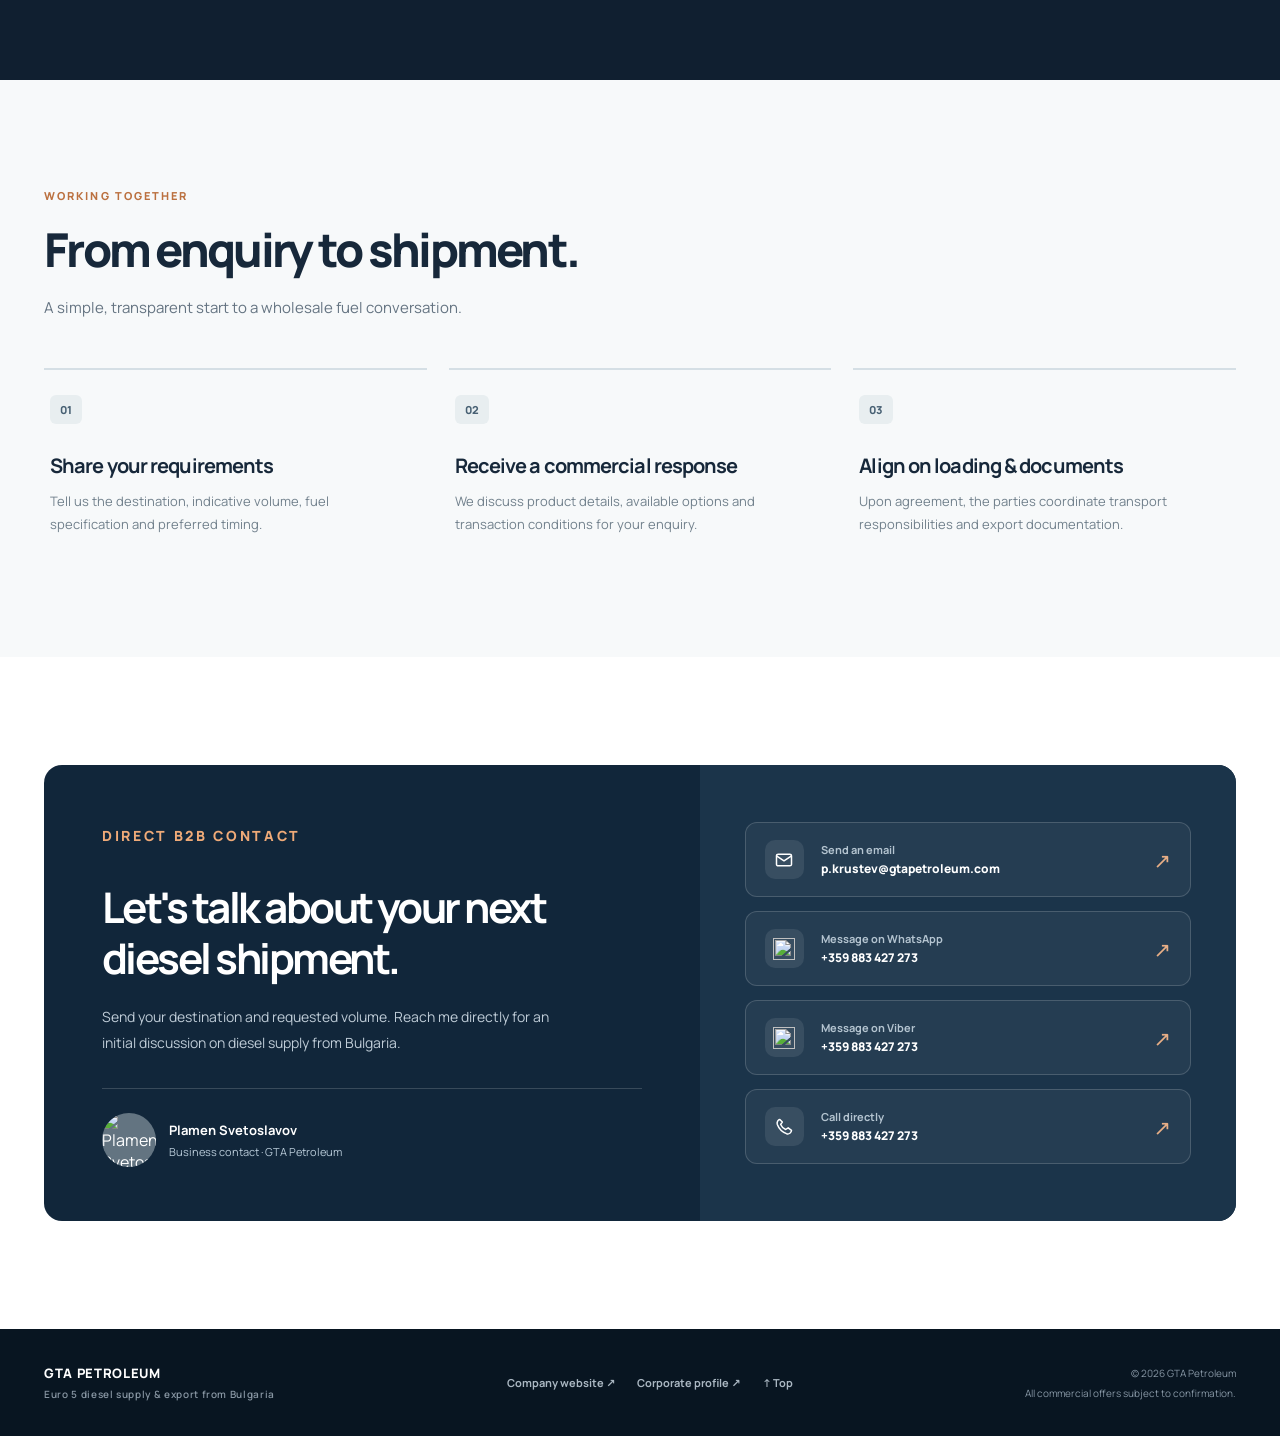
==== commit b823c826: "Correct successful diesel export count to 6,000+ across locales" ====
--- a/index.html
+++ b/index.html
@@ -68,7 +68,7 @@
       </aside>
     </div>
   </section>
-  <section class="proof" aria-label="Company figures"><div class="shell proof-grid"><div class="stat"><strong>2,000+</strong><span>Road tankers exported to Ukraine &amp; Moldova</span></div><div class="stat"><strong>25+</strong><span>Years of group industry experience</span></div><div class="stat"><strong>14M L</strong><span>Referenced diesel storage capability</span></div><div class="stat"><strong>2</strong><span>Road-tanker loading terminals</span></div></div></section>
+  <section class="proof" aria-label="Company figures"><div class="shell proof-grid"><div class="stat"><strong>6,000+</strong><span>Successful fuel exports to Ukraine &amp; Moldova</span></div><div class="stat"><strong>25+</strong><span>Years of group industry experience</span></div><div class="stat"><strong>14M L</strong><span>Referenced diesel storage capability</span></div><div class="stat"><strong>2</strong><span>Road-tanker loading terminals</span></div></div></section>
   <section class="section product-section" id="fuel" aria-labelledby="fuel-title">
     <div class="shell"><div class="section-header"><p class="eyebrow">THE PRODUCT</p><h2 class="section-title" id="fuel-title">Diesel supply built for cross-border business.</h2><p class="section-desc">A straightforward wholesale proposition: Euro 5 diesel, established storage and loading infrastructure, and a dedicated person to discuss your requirements.</p></div>
       <div class="product-grid">
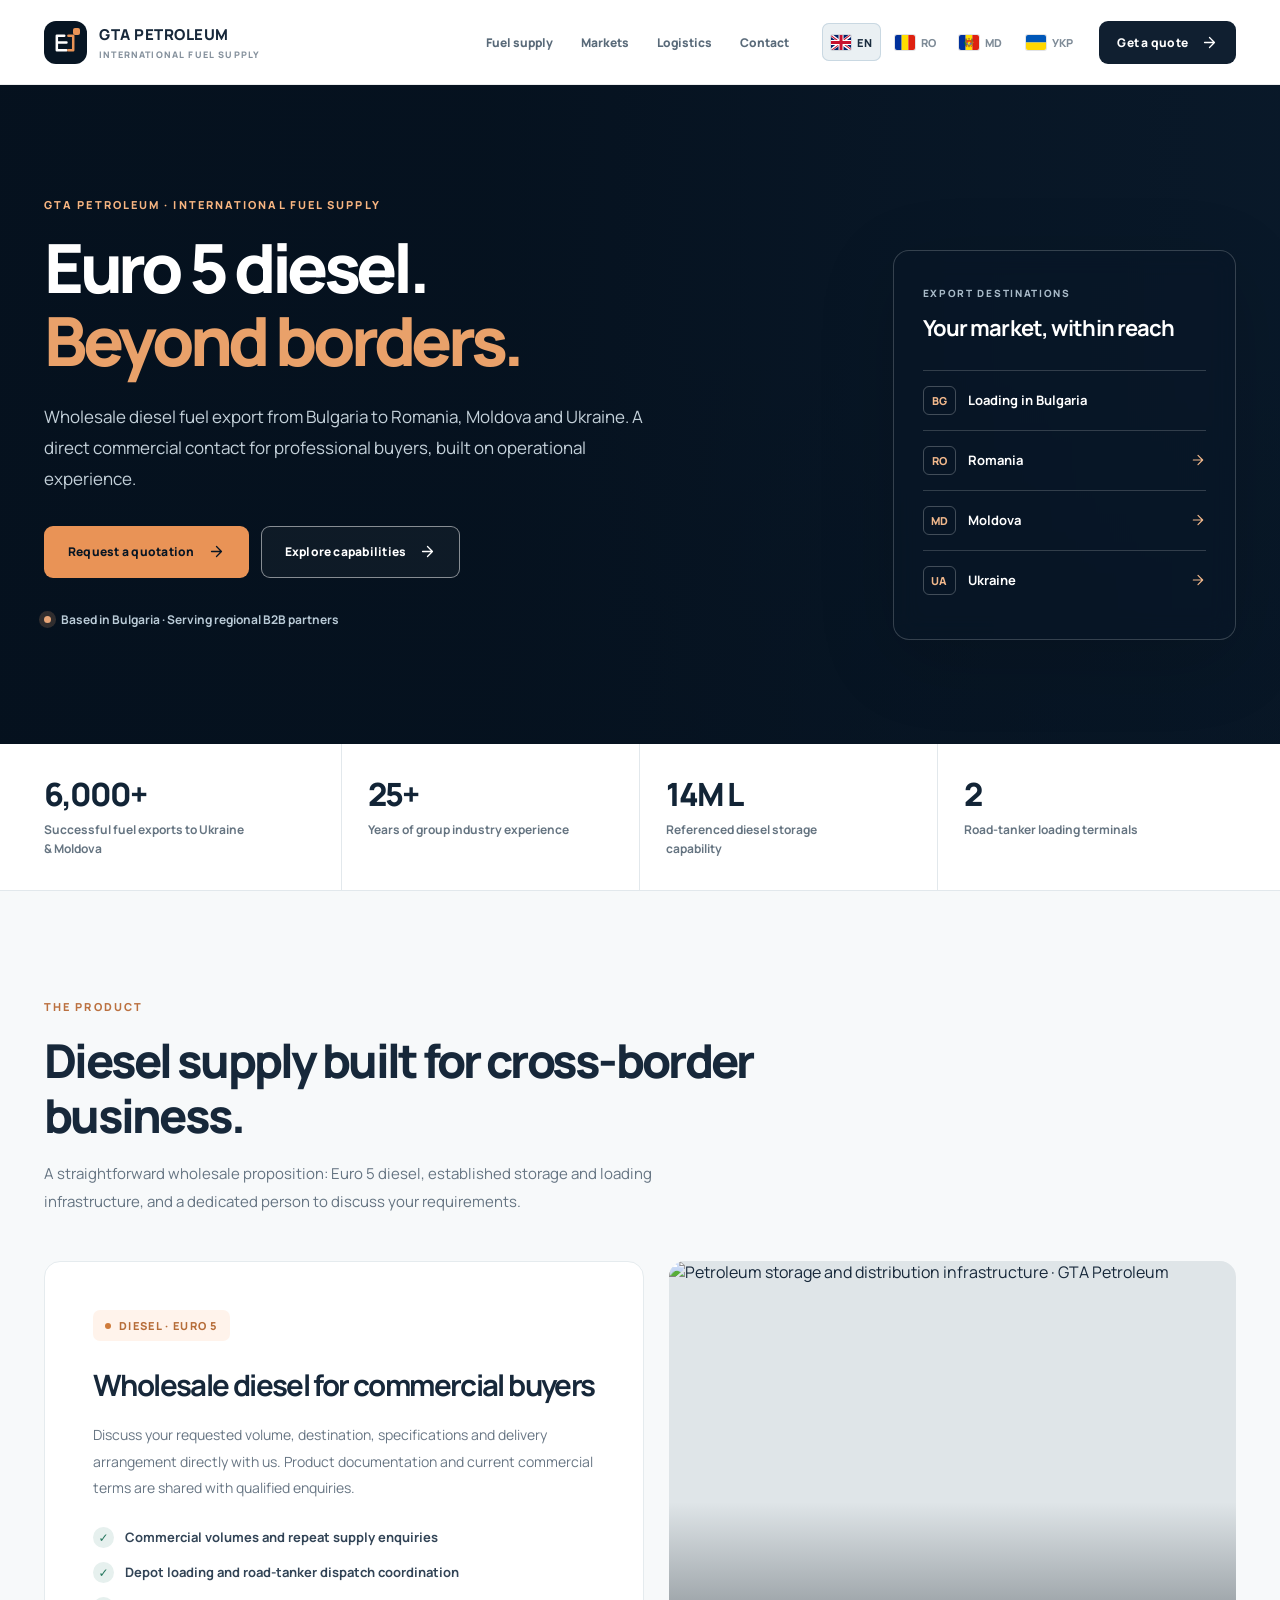
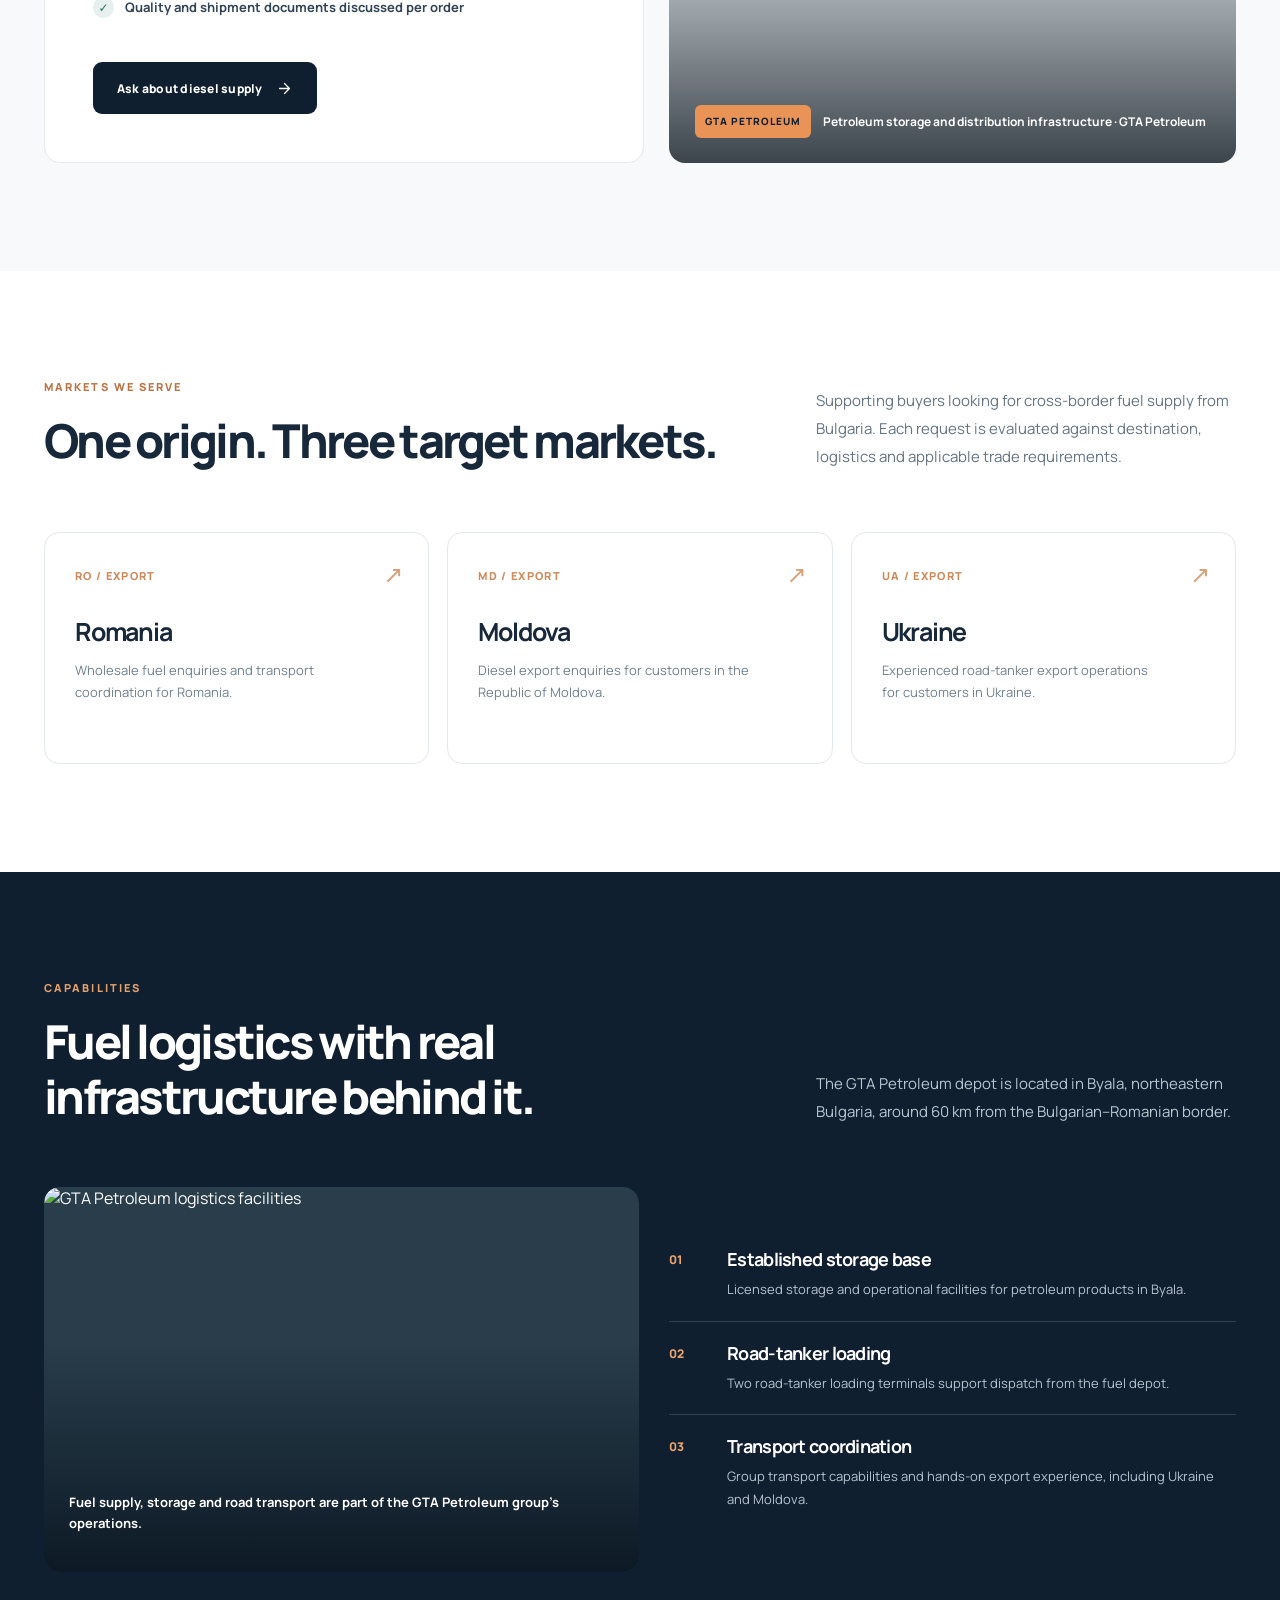
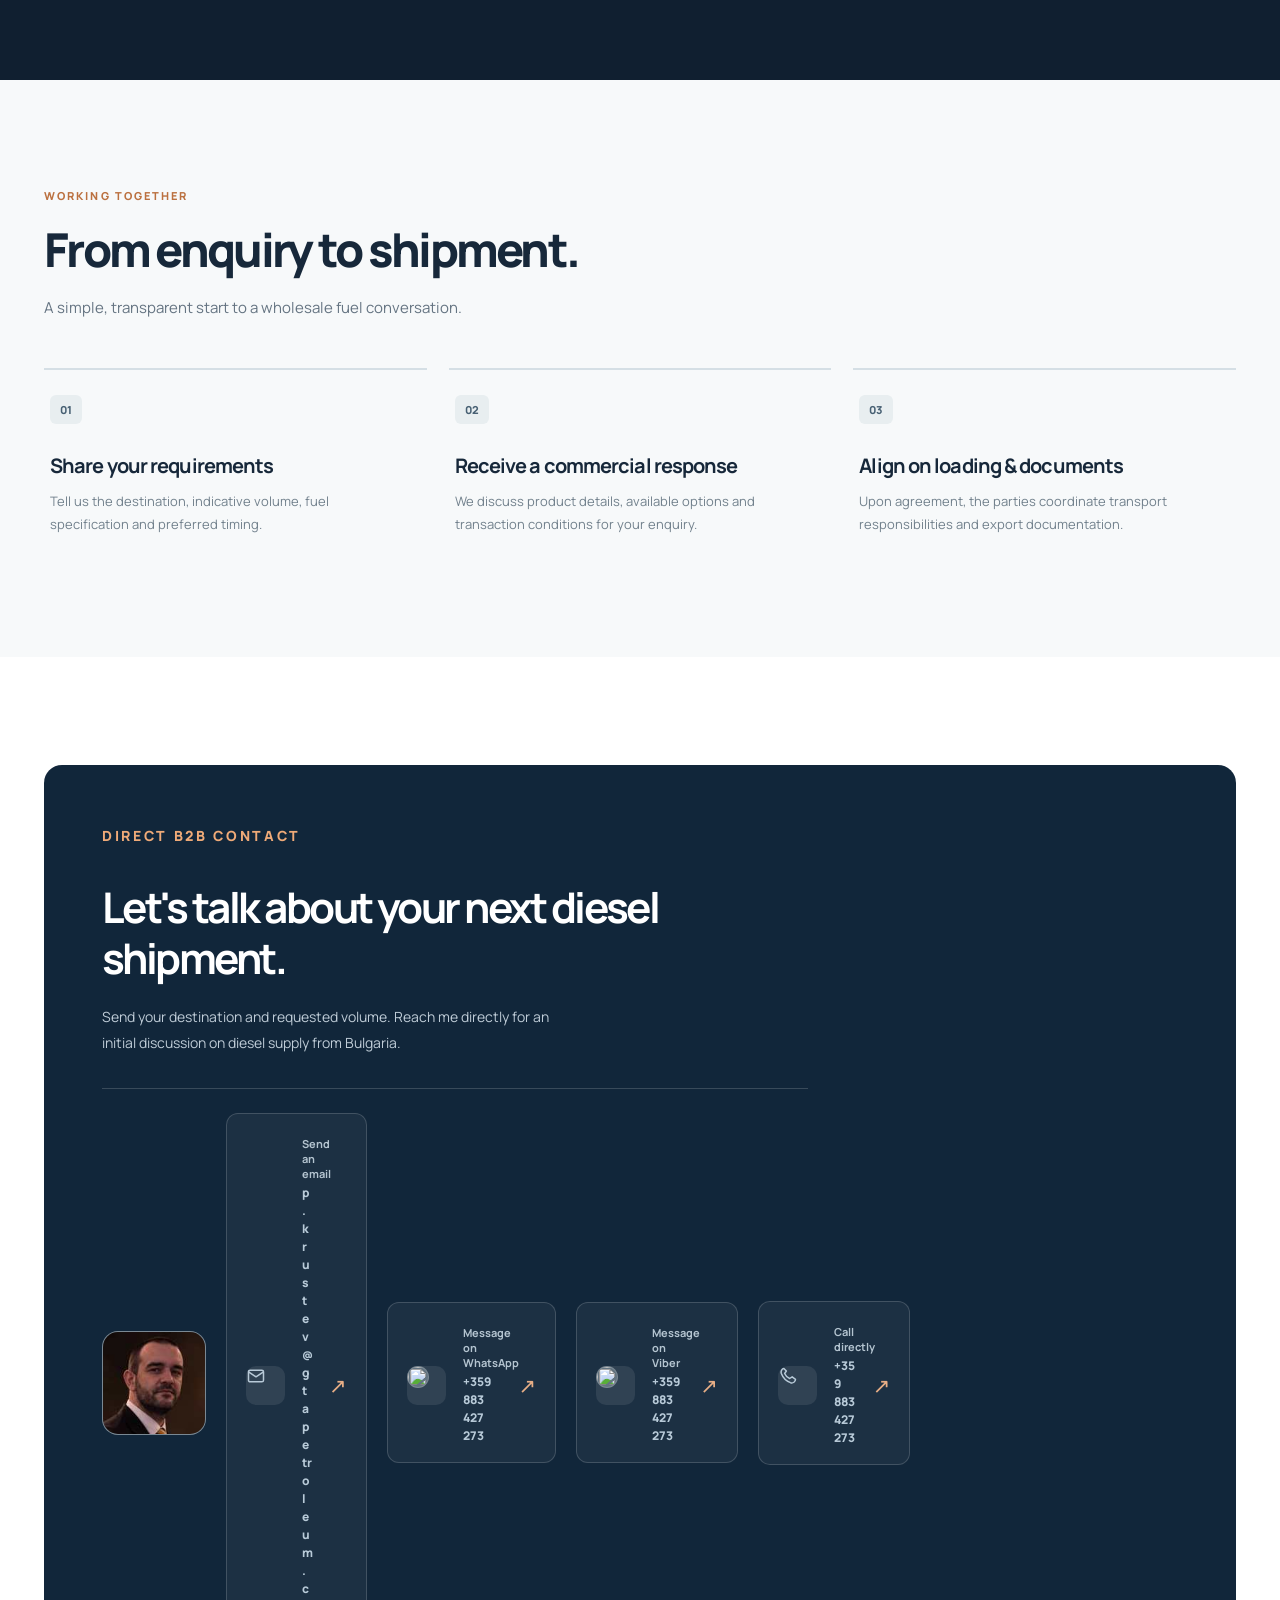
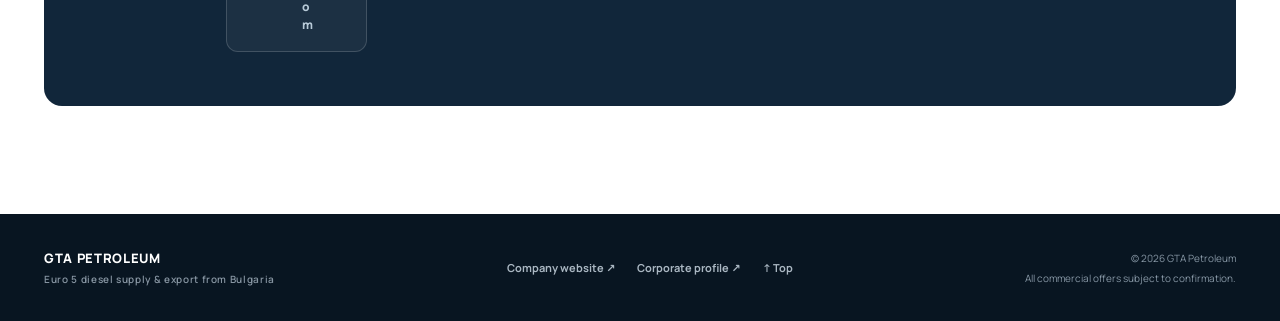
==== commit 3de44f17: "Use supplied portrait in multilingual contact sections" ====
--- a/index.html
+++ b/index.html
@@ -101,7 +101,7 @@
   <section class="section contact-section" id="contact" aria-labelledby="contact-title">
     <div class="shell"><div class="contact-wrap">
       <div class="contact-main"><p class="eyebrow">DIRECT B2B CONTACT</p><h2 id="contact-title">Let's talk about your next diesel shipment.</h2><p>Send your destination and requested volume. Reach me directly for an initial discussion on diesel supply from Bulgaria.</p>
-        <div class="person"><img src="https://raw.githubusercontent.com/plamensve/SVETOSLAVOV_BG/main/recources/images/my-photo.jpg" alt="Plamen Svetoslavov" loading="lazy" width="54" height="54"><div><strong>Plamen Svetoslavov</strong><span>Business contact · GTA Petroleum</span></div></div>
+        <div class="person"><img src="assets/contact-avatar.jpg" alt="Plamen Svetoslavov" loading="lazy" width="104" height="10414277><div><strong>Plamen Svetoslavov</strong><span>Business contact · GTA Petroleum</span></div></div>
       </div>
       <div class="contact-links">
         <a class="contact-link" href="mailto:p.krustev@gtapetroleum.com?subject=Euro%205%20diesel%20export%20enquiry" ><span class="contact-icon"><svg viewBox="0 0 24 24" fill="none" stroke="currentColor" stroke-width="1.8" stroke-linejoin="round" aria-hidden="true"><rect x="3" y="5" width="18" height="14" rx="2"/><path d="m3 7 9 6 9-6"/></svg></span><span class="contact-label"><small>Send an email</small><strong>p.krustev@gtapetroleum.com</strong></span><span class="arrow" aria-hidden="true">↗</span></a>
--- a/assets/site.css
+++ b/assets/site.css
@@ -8,11 +8,11 @@
 .markets-grid{display:grid;grid-template-columns:repeat(3,1fr);gap:18px}.market{background:white;border:1px solid var(--line);border-radius:15px;padding:30px;min-height:232px;position:relative;transition:border-color .2s,transform .2s}.market:hover{border-color:#daa277;transform:translateY(-3px)}.market .code{font-size:11px;letter-spacing:.12em;color:#ce885a;font-weight:800}.market h3{font-size:25px;margin:29px 0 10px;letter-spacing:-.048em}.market p{font-size:13px;line-height:1.75;color:#71808d;max-width:280px}.market .arr{position:absolute;right:25px;top:24px;font-size:24px;color:#d9a17a}
 .logistics{background:#101f30;color:#fff}.logistics .eyebrow{color:#e9a16a}.logistics .section-title{color:white}.logistics .section-desc{color:#b8c7d1}.operations{display:grid;grid-template-columns:1.05fr 1fr;gap:30px;align-items:stretch}.operations-photo{position:relative;min-height:385px;border-radius:16px;overflow:hidden;background:#293d4b}.operations-photo img{height:100%;width:100%;object-fit:cover;position:absolute;inset:0}.operations-photo:after{content:'';position:absolute;inset:0;background:linear-gradient(0deg,rgba(3,14,25,.75),transparent 60%)}.operations-photo p{position:absolute;bottom:25px;left:25px;right:20px;color:white;font-size:13px;line-height:1.6;font-weight:700;z-index:1}.operations-copy{display:flex;flex-direction:column;justify-content:center;gap:0}.operation{padding:19px 0 20px;border-bottom:1px solid #ffffff24;display:grid;grid-template-columns:47px 1fr;gap:11px}.operation:last-child{border-bottom:0}.operation .num{font-size:12px;color:#eaa46e;font-weight:800;margin-top:4px}.operation h3{font-size:18px;letter-spacing:-.04em;margin-bottom:7px}.operation p{color:#b6c4cf;font-size:13px;line-height:1.75;margin:0}
 .process{background:#f7f9fa}.steps{display:grid;grid-template-columns:repeat(3,1fr);gap:22px}.step{border-top:2px solid #d5dfe5;padding:25px 6px 0}.step .num{display:inline-flex;background:#e8eef0;border-radius:6px;padding:7px 10px;font-size:11px;font-weight:800;color:#476073;margin-bottom:28px}.step h3{font-size:20px;letter-spacing:-.045em;margin-bottom:11px}.step p{font-size:13px;color:#71808c;line-height:1.8;max-width:310px}
-.contact-section{background:#fff}.contact-wrap{border-radius:18px;background:#11263a;color:#fff;display:grid;grid-template-columns:1.1fr .9fr;overflow:hidden}.contact-main{padding:58px 58px 54px}.contact-main .eyebrow{color:#efaa78}.contact-main h2{font-size:clamp(32px,3.3vw,46px);line-height:1.2;letter-spacing:-.06em;margin-bottom:20px}.contact-main>p{color:#bfccd7;font-size:14px;line-height:1.85;max-width:470px;margin-bottom:33px}.person{display:flex;align-items:center;gap:13px;border-top:1px solid #ffffff2a;padding-top:24px}.person img{width:54px;height:54px;object-fit:cover;border-radius:50%;background:#637481}.person strong{display:block;font-size:13px}.person span{display:block;color:#b8cad8;font-size:11px;margin-top:5px}.contact-links{padding:45px;display:flex;flex-direction:column;justify-content:center;gap:14px;background:#1b344a}.contact-link{display:flex;align-items:center;gap:17px;background:#ffffff0c;border:1px solid #ffffff2a;border-radius:12px;padding:17px 19px;transition:background .2s,transform .2s}.contact-link:hover{background:#ffffff1a;transform:translateX(3px)}.contact-icon{display:grid;place-items:center;flex:0 0 39px;height:39px;border-radius:10px;background:#ffffff16;color:#fff}.contact-icon svg{width:20px;height:20px}.contact-icon img{width:22px;height:22px;object-fit:contain}.contact-label{min-width:0;flex:1}.contact-label small{display:block;color:#b4c4d0;font-size:11px;font-weight:700;margin-bottom:3px}.contact-label strong{display:block;overflow-wrap:anywhere;font-size:12px;line-height:1.5;font-weight:800}.contact-link .arrow{font-size:21px;color:#e7ae86}
+.contact-section{background:#fff}.contact-wrap{border-radius:18px;background:#11263a;color:#fff;display:grid;grid-template-columns:1.1fr .9fr;overflow:hidden}.contact-main{padding:58px 58px 54px}.contact-main .eyebrow{color:#efaa78}.contact-main h2{font-size:clamp(32px,3.3vw,46px);line-height:1.2;letter-spacing:-.06em;margin-bottom:20px}.contact-main>p{color:#bfccd7;font-size:14px;line-height:1.85;max-width:470px;margin-bottom:33px}.person{display:flex;align-items:center;gap:20px;border-top:1px solid #ffffff2a;padding-top:24px}.person img{width:104px;height:104px;flex:0 0 104px;object-fit:cover;object-position:center 32%;border-radius:16px;background:#637481;border:1px solid #ffffff25}.person strong{display:block;font-size:13px}.person span{display:block;color:#b8cad8;font-size:11px;margin-top:5px}.contact-links{padding:45px;display:flex;flex-direction:column;justify-content:center;gap:14px;background:#1b344a}.contact-link{display:flex;align-items:center;gap:17px;background:#ffffff0c;border:1px solid #ffffff2a;border-radius:12px;padding:17px 19px;transition:background .2s,transform .2s}.contact-link:hover{background:#ffffff1a;transform:translateX(3px)}.contact-icon{display:grid;place-items:center;flex:0 0 39px;height:39px;border-radius:10px;background:#ffffff16;color:#fff}.contact-icon svg{width:20px;height:20px}.contact-icon img{width:22px;height:22px;object-fit:contain}.contact-label{min-width:0;flex:1}.contact-label small{display:block;color:#b4c4d0;font-size:11px;font-weight:700;margin-bottom:3px}.contact-label strong{display:block;overflow-wrap:anywhere;font-size:12px;line-height:1.5;font-weight:800}.contact-link .arrow{font-size:21px;color:#e7ae86}
 .site-footer{background:#081521;color:#aab7c2;padding:35px 0}.footer-layout{display:flex;gap:25px;justify-content:space-between;align-items:center}.footer-brand{font-weight:800;font-size:13px;color:white;letter-spacing:.05em}.footer-brand span{display:block;color:#8795a2;font-size:10px;font-weight:600;margin-top:5px}.footer-links{display:flex;gap:22px;flex-wrap:wrap}.footer-links a{font-size:11px;font-weight:700}.footer-links a:hover{color:#fff}.footer-right{font-size:10px;color:#8797a5;text-align:right}.footer-right span{display:block;margin-top:6px}.skip-link{position:absolute;top:-120px;left:15px;z-index:200;background:white;padding:12px;border-radius:5px}.skip-link:focus{top:8px}
 @media(max-width:1100px){.nav-layout{gap:20px}.main-nav{gap:16px}.main-nav a{font-size:11px}.brand-name{font-size:13px}.nav-actions{gap:8px}.header-cta{display:none}.hero-inner{grid-template-columns:1.7fr 1fr;gap:28px}.hero h1{font-size:clamp(45px,5.1vw,62px)}.product-copy{padding:34px}}
 @media(max-width:820px){.shell{width:min(100% - 36px,680px)}.nav-layout{min-height:71px;gap:13px}.menu-toggle{display:block;order:3;margin-left:auto}.nav-actions{margin-left:auto}.main-nav{display:none;position:absolute;left:0;right:0;top:100%;margin:0;padding:20px max(18px,calc((100vw - 680px)/2));background:#fff;box-shadow:0 17px 25px #0c22321a;border-top:1px solid var(--line);flex-direction:column;align-items:stretch;gap:0}.main-nav.is-open{display:flex}.main-nav a{font-size:14px;padding:15px 5px;border-bottom:1px solid var(--line)}.brand-mark{width:39px;height:39px}.brand-name{font-size:13px}.brand-sub{font-size:8px}.languages a{font-size:11px}.hero-inner{grid-template-columns:1fr;padding-block:95px 75px}.hero{min-height:auto}.hero h1{max-width:620px}.routes-panel{display:none}.proof-grid{grid-template-columns:repeat(2,1fr)}.stat:nth-child(2){border-right:0}.stat:nth-child(-n+2){border-bottom:1px solid var(--line)}.stat:nth-child(3){padding-left:0}.section{padding-block:76px}.section-header.two{display:block}.section-header.two .section-desc{max-width:650px}.product-grid,.operations,.contact-wrap{grid-template-columns:1fr}.product-visual{min-height:370px}.markets-grid,.steps{grid-template-columns:1fr}.market{min-height:180px}.market h3{margin-top:20px}.operations-photo{min-height:340px}.contact-main{padding:40px}.contact-links{padding:25px 40px 40px}.footer-layout{flex-wrap:wrap}.footer-right{text-align:left}}
-@media(max-width:520px){.shell{width:calc(100% - 36px)}.brand-name{font-size:12px}.brand-sub{letter-spacing:.07em;font-size:7px}.brand-mark{width:36px;height:36px}.nav-layout{gap:7px}.languages{gap:0}.languages a{font-size:10px;padding:7px 5px}.menu-toggle{padding:6px}.hero:before{background-position:65% center}.hero:after{background:linear-gradient(90deg,rgba(5,17,30,.97),rgba(5,17,30,.73)),linear-gradient(0deg,rgba(5,17,30,.5),transparent)}.hero-inner{padding-block:77px 74px}.hero h1{font-size:clamp(40px,10vw,54px);letter-spacing:-.06em}.hero-copy{font-size:14px;line-height:1.8}.hero-actions{flex-direction:column;align-items:stretch}.btn{width:100%}.hero-note{font-size:11px}.stat{padding:24px 13px}.stat strong{font-size:26px}.stat span{font-size:10px}.section{padding-block:64px}.section-title{font-size:clamp(30px,8vw,41px)}.section-desc{font-size:14px}.section-header{margin-bottom:32px}.product-copy{padding:28px 23px}.product-visual{min-height:305px}.market{padding:24px}.market h3{font-size:22px}.operations-photo{min-height:275px}.operation{grid-template-columns:34px 1fr}.contact-main{padding:34px 25px}.contact-links{padding:18px 21px 28px}.contact-link{padding:14px 12px;gap:10px}.contact-label strong{font-size:11px}.contact-icon{flex-basis:34px;height:34px}.footer-layout{display:block}.footer-links{margin-block:23px}.footer-right{line-height:1.7}.person img{width:49px;height:49px}}
+@media(max-width:520px){.shell{width:calc(100% - 36px)}.brand-name{font-size:12px}.brand-sub{letter-spacing:.07em;font-size:7px}.brand-mark{width:36px;height:36px}.nav-layout{gap:7px}.languages{gap:0}.languages a{font-size:10px;padding:7px 5px}.menu-toggle{padding:6px}.hero:before{background-position:65% center}.hero:after{background:linear-gradient(90deg,rgba(5,17,30,.97),rgba(5,17,30,.73)),linear-gradient(0deg,rgba(5,17,30,.5),transparent)}.hero-inner{padding-block:77px 74px}.hero h1{font-size:clamp(40px,10vw,54px);letter-spacing:-.06em}.hero-copy{font-size:14px;line-height:1.8}.hero-actions{flex-direction:column;align-items:stretch}.btn{width:100%}.hero-note{font-size:11px}.stat{padding:24px 13px}.stat strong{font-size:26px}.stat span{font-size:10px}.section{padding-block:64px}.section-title{font-size:clamp(30px,8vw,41px)}.section-desc{font-size:14px}.section-header{margin-bottom:32px}.product-copy{padding:28px 23px}.product-visual{min-height:305px}.market{padding:24px}.market h3{font-size:22px}.operations-photo{min-height:275px}.operation{grid-template-columns:34px 1fr}.contact-main{padding:34px 25px}.contact-links{padding:18px 21px 28px}.contact-link{padding:14px 12px;gap:10px}.contact-label strong{font-size:11px}.contact-icon{flex-basis:34px;height:34px}.footer-layout{display:block}.footer-links{margin-block:23px}.footer-right{line-height:1.7}.person{gap:14px}.person img{width:80px;height:80px;flex-basis:80px;border-radius:13px}}
 @media(prefers-reduced-motion:reduce){html{scroll-behavior:auto}*,*:before,*:after{transition:none!important;animation:none!important}}
 
 /* Country flags distinguish the four locale switches consistently across operating systems. */
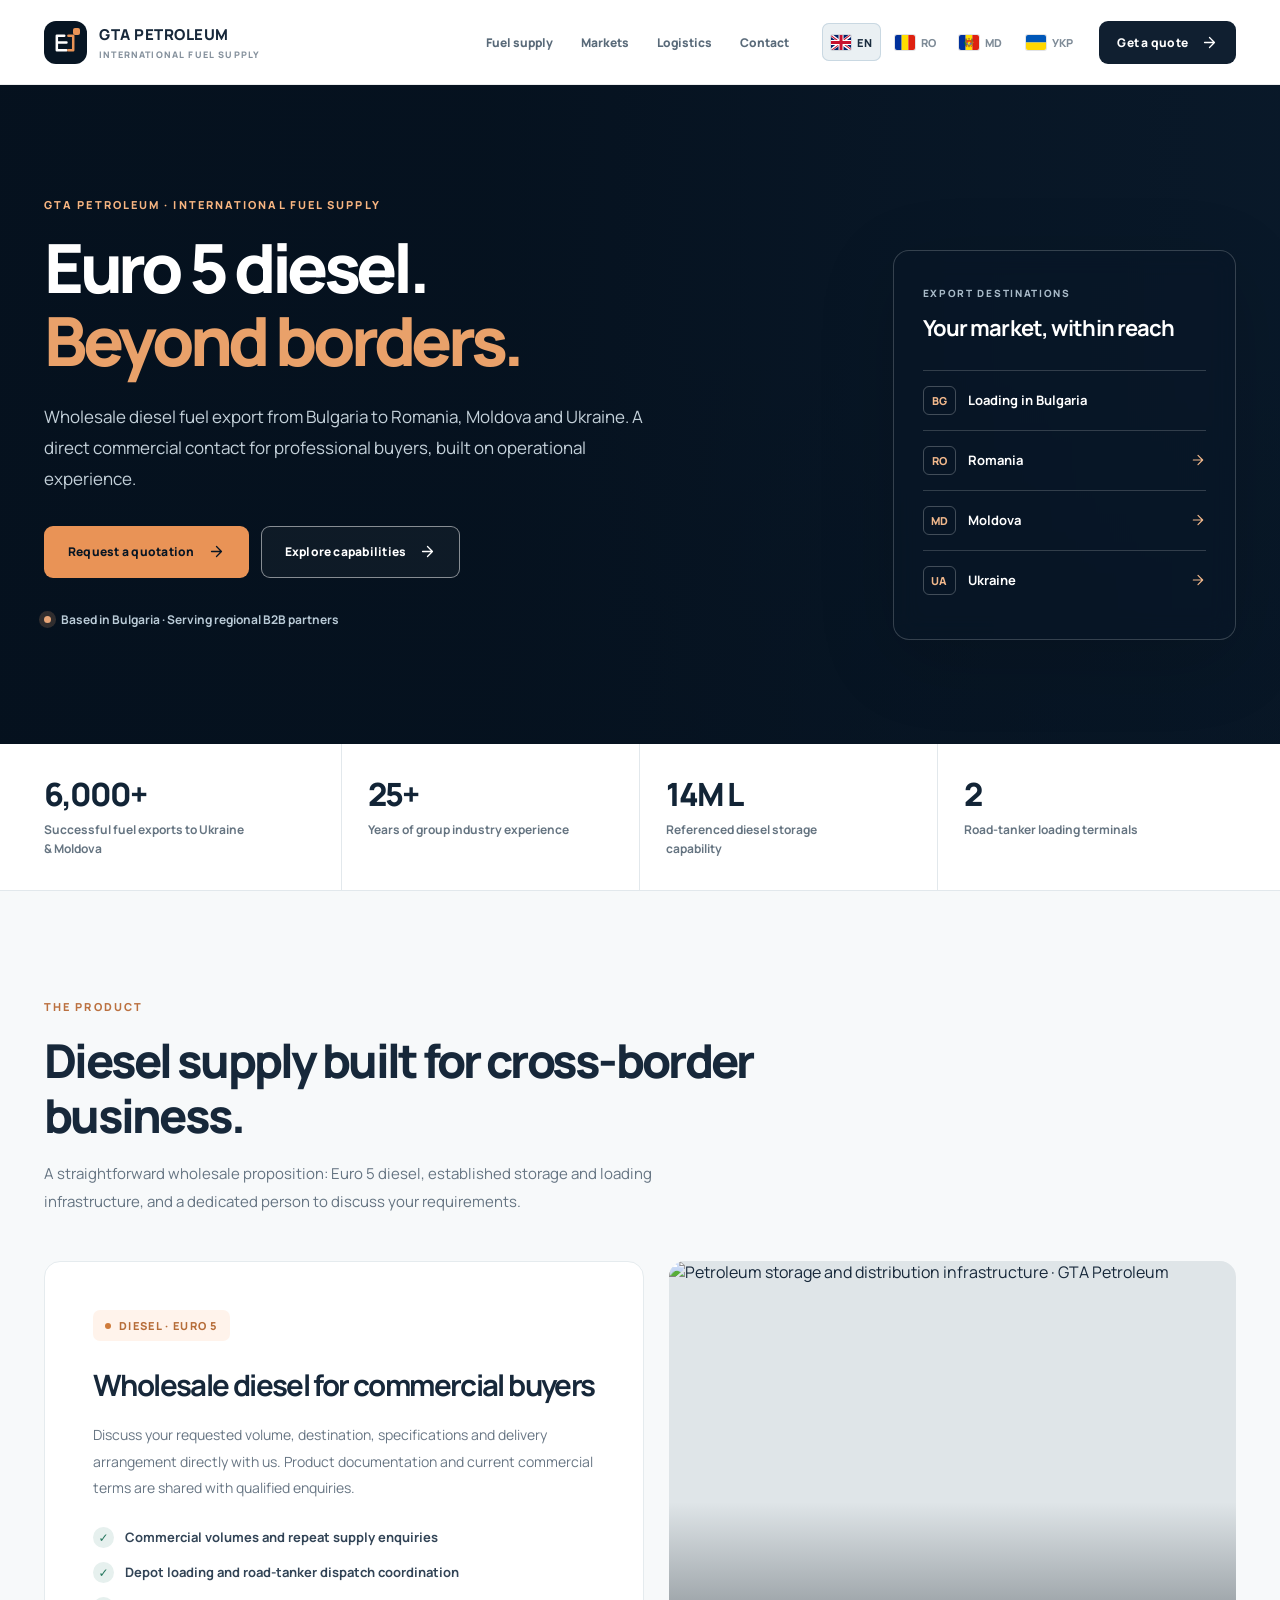
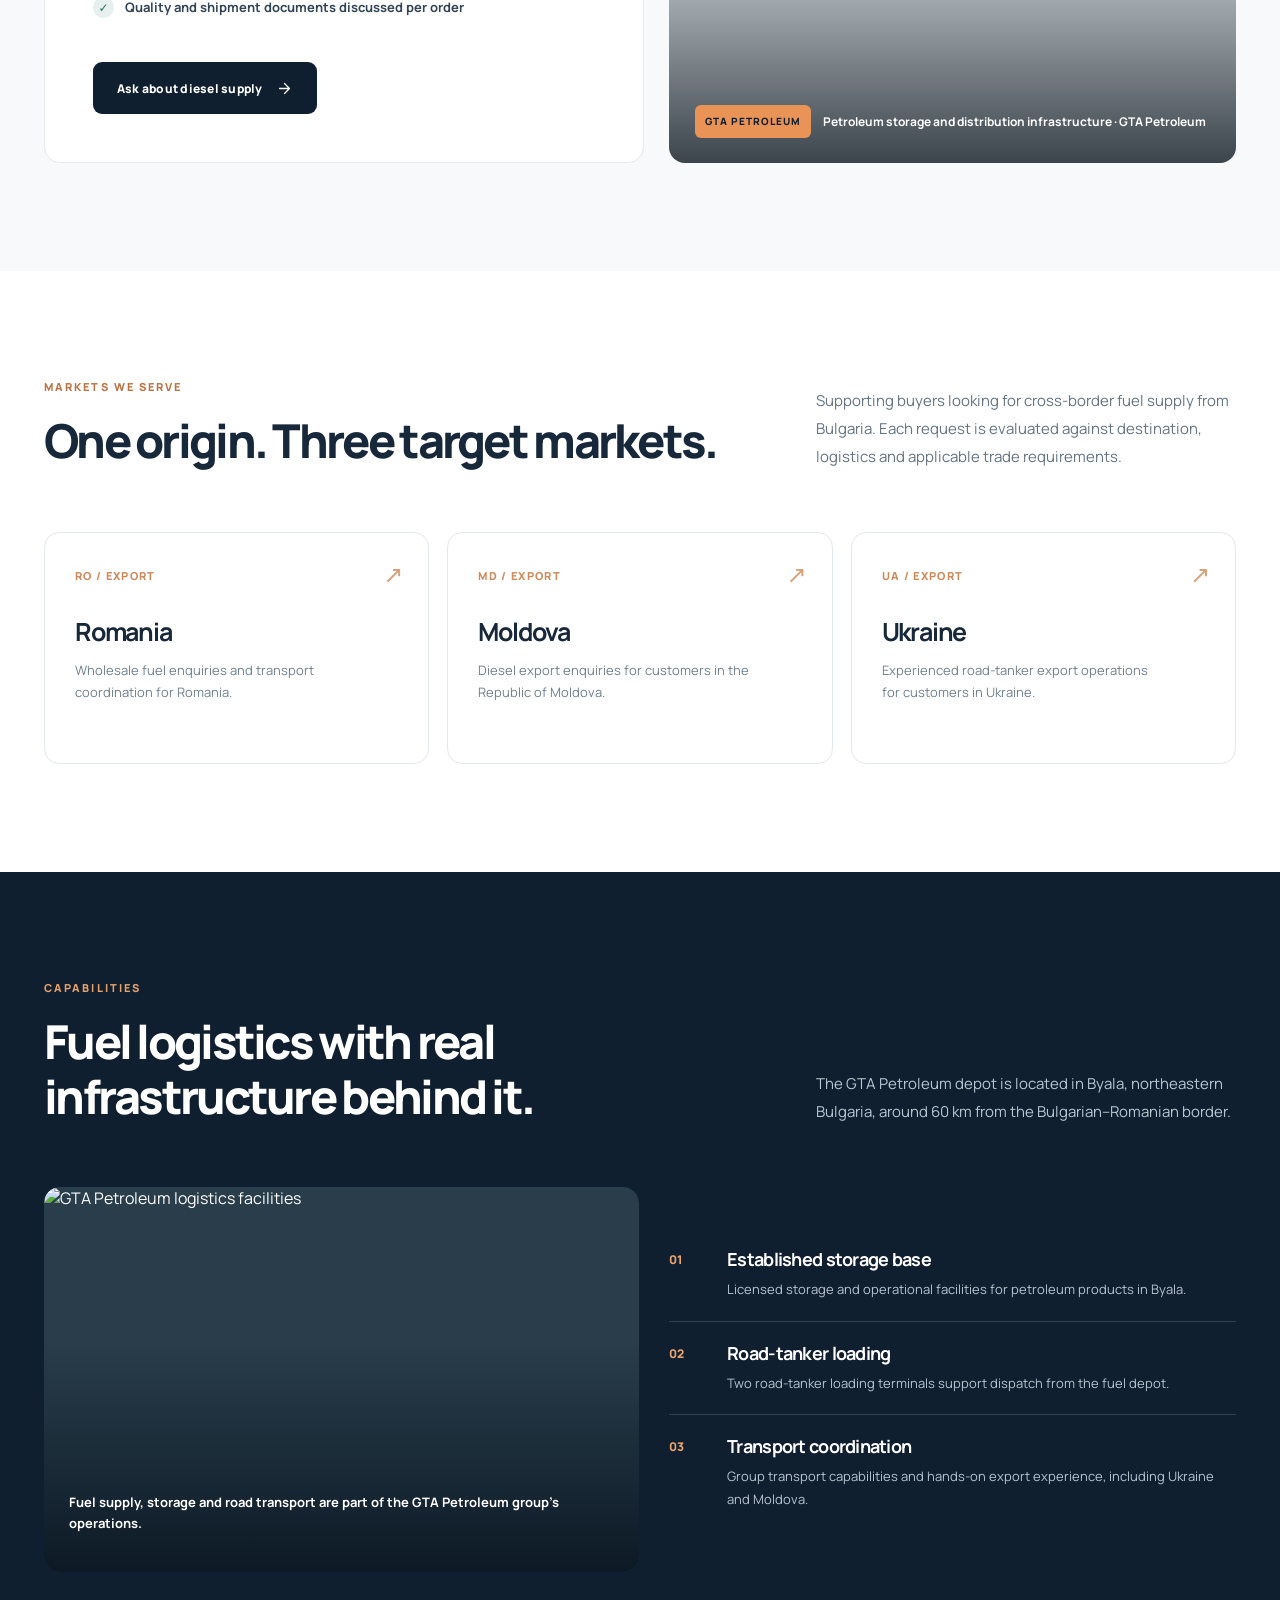
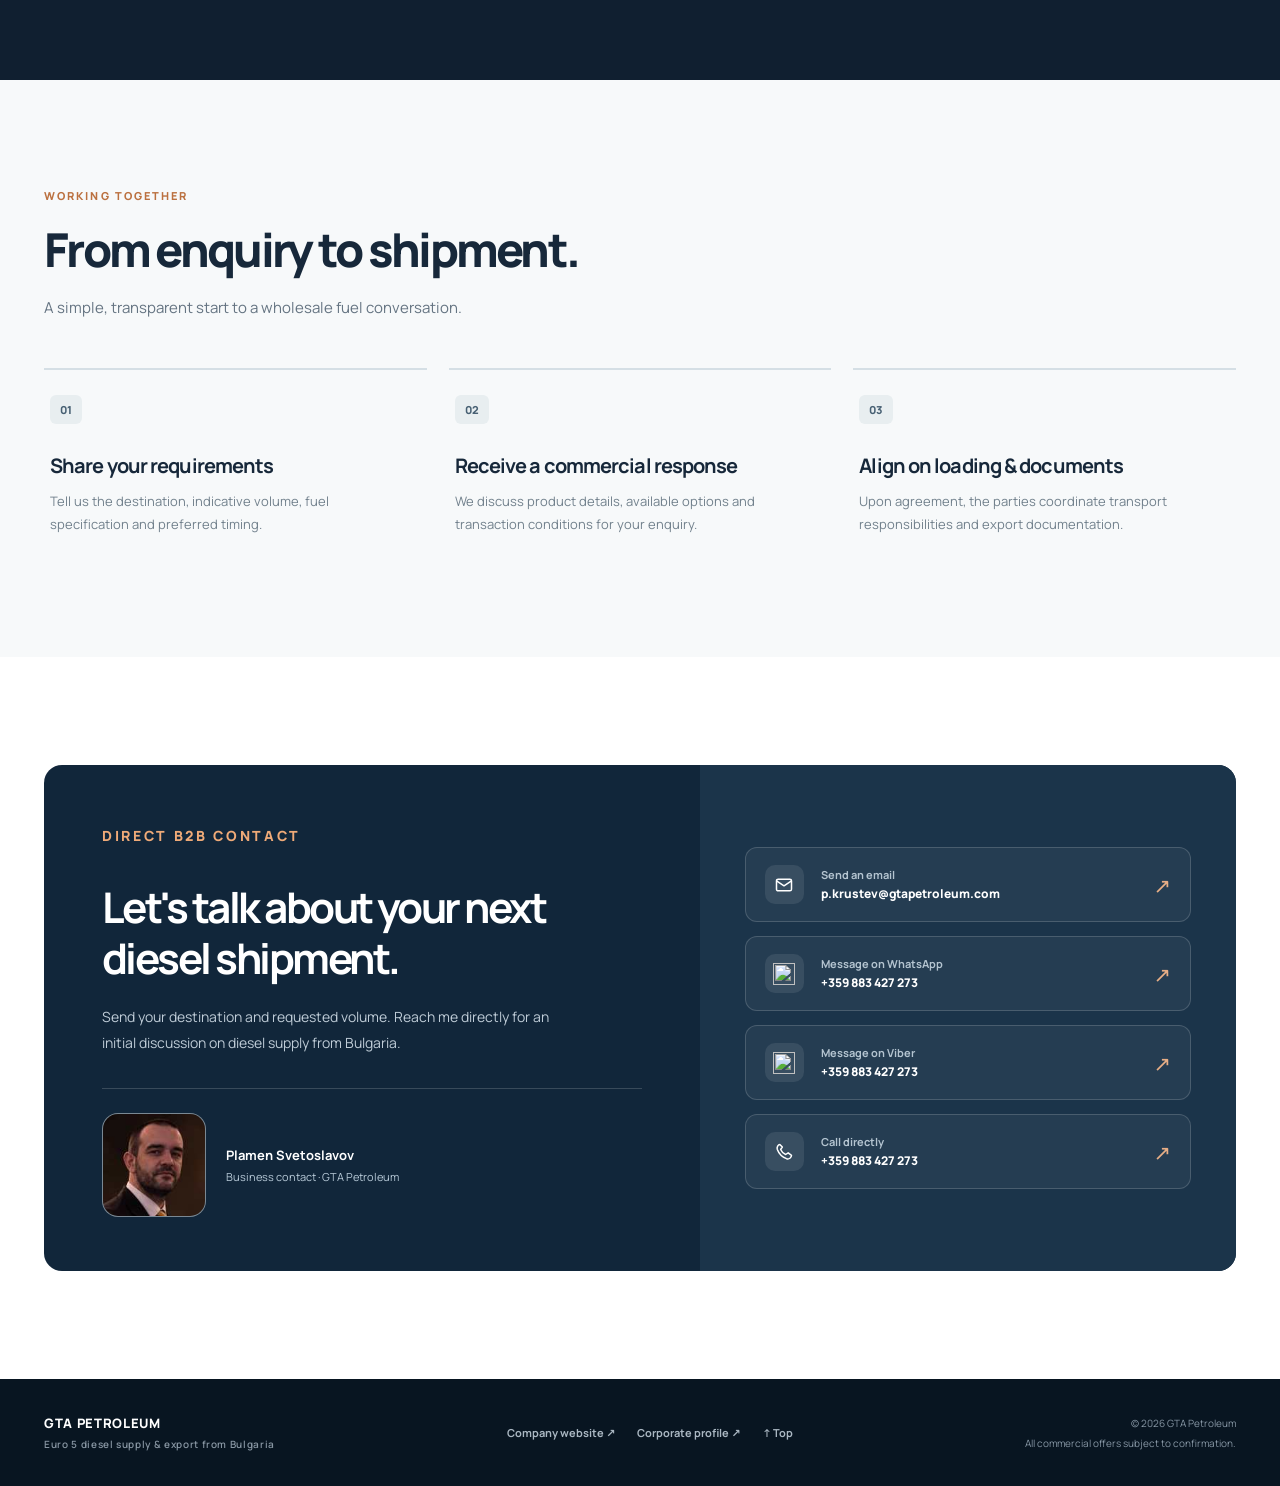
==== commit 1abb0abc: "Fix contact portrait HTML attributes in all locales" ====
--- a/index.html
+++ b/index.html
@@ -101,7 +101,7 @@
   <section class="section contact-section" id="contact" aria-labelledby="contact-title">
     <div class="shell"><div class="contact-wrap">
       <div class="contact-main"><p class="eyebrow">DIRECT B2B CONTACT</p><h2 id="contact-title">Let's talk about your next diesel shipment.</h2><p>Send your destination and requested volume. Reach me directly for an initial discussion on diesel supply from Bulgaria.</p>
-        <div class="person"><img src="assets/contact-avatar.jpg" alt="Plamen Svetoslavov" loading="lazy" width="104" height="10414277><div><strong>Plamen Svetoslavov</strong><span>Business contact · GTA Petroleum</span></div></div>
+        <div class="person"><img src="assets/contact-avatar.jpg" alt="Plamen Svetoslavov" loading="lazy" width="104" height="104"><div><strong>Plamen Svetoslavov</strong><span>Business contact · GTA Petroleum</span></div></div>
       </div>
       <div class="contact-links">
         <a class="contact-link" href="mailto:p.krustev@gtapetroleum.com?subject=Euro%205%20diesel%20export%20enquiry" ><span class="contact-icon"><svg viewBox="0 0 24 24" fill="none" stroke="currentColor" stroke-width="1.8" stroke-linejoin="round" aria-hidden="true"><rect x="3" y="5" width="18" height="14" rx="2"/><path d="m3 7 9 6 9-6"/></svg></span><span class="contact-label"><small>Send an email</small><strong>p.krustev@gtapetroleum.com</strong></span><span class="arrow" aria-hidden="true">↗</span></a>
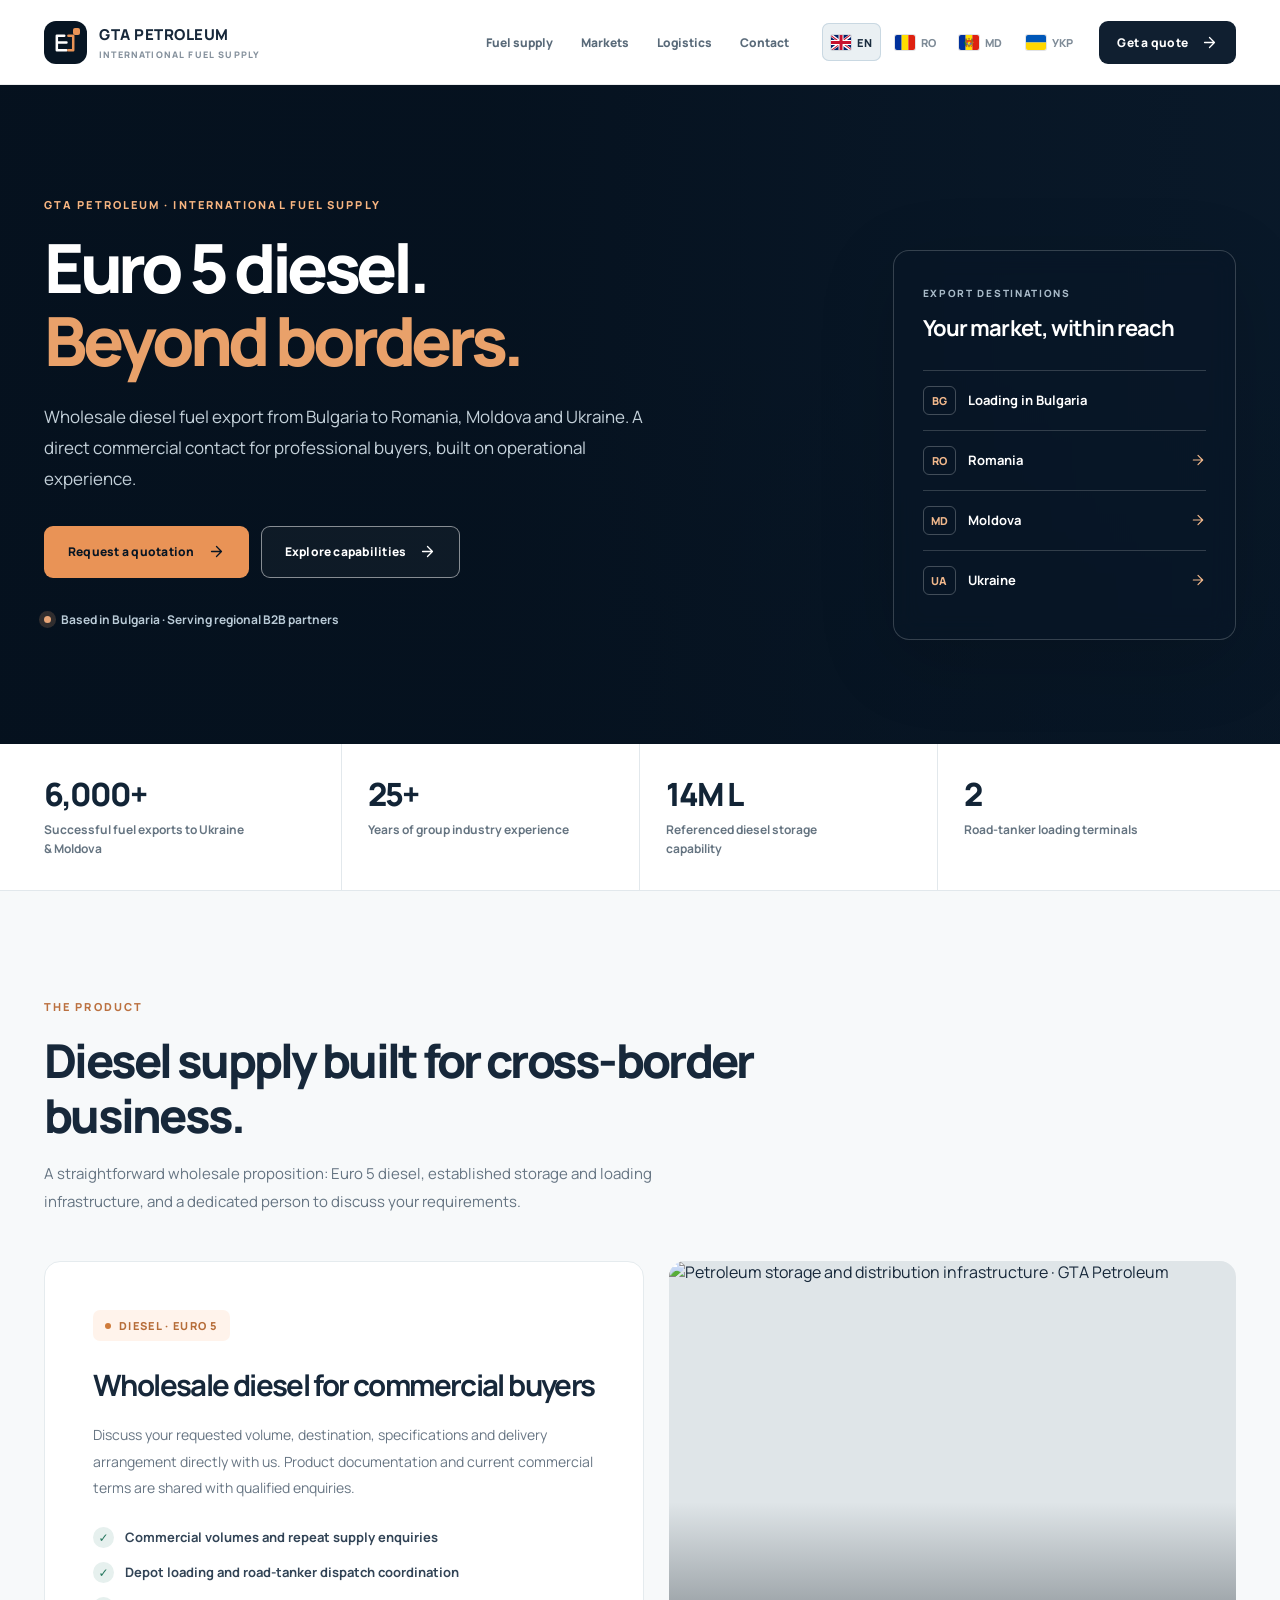
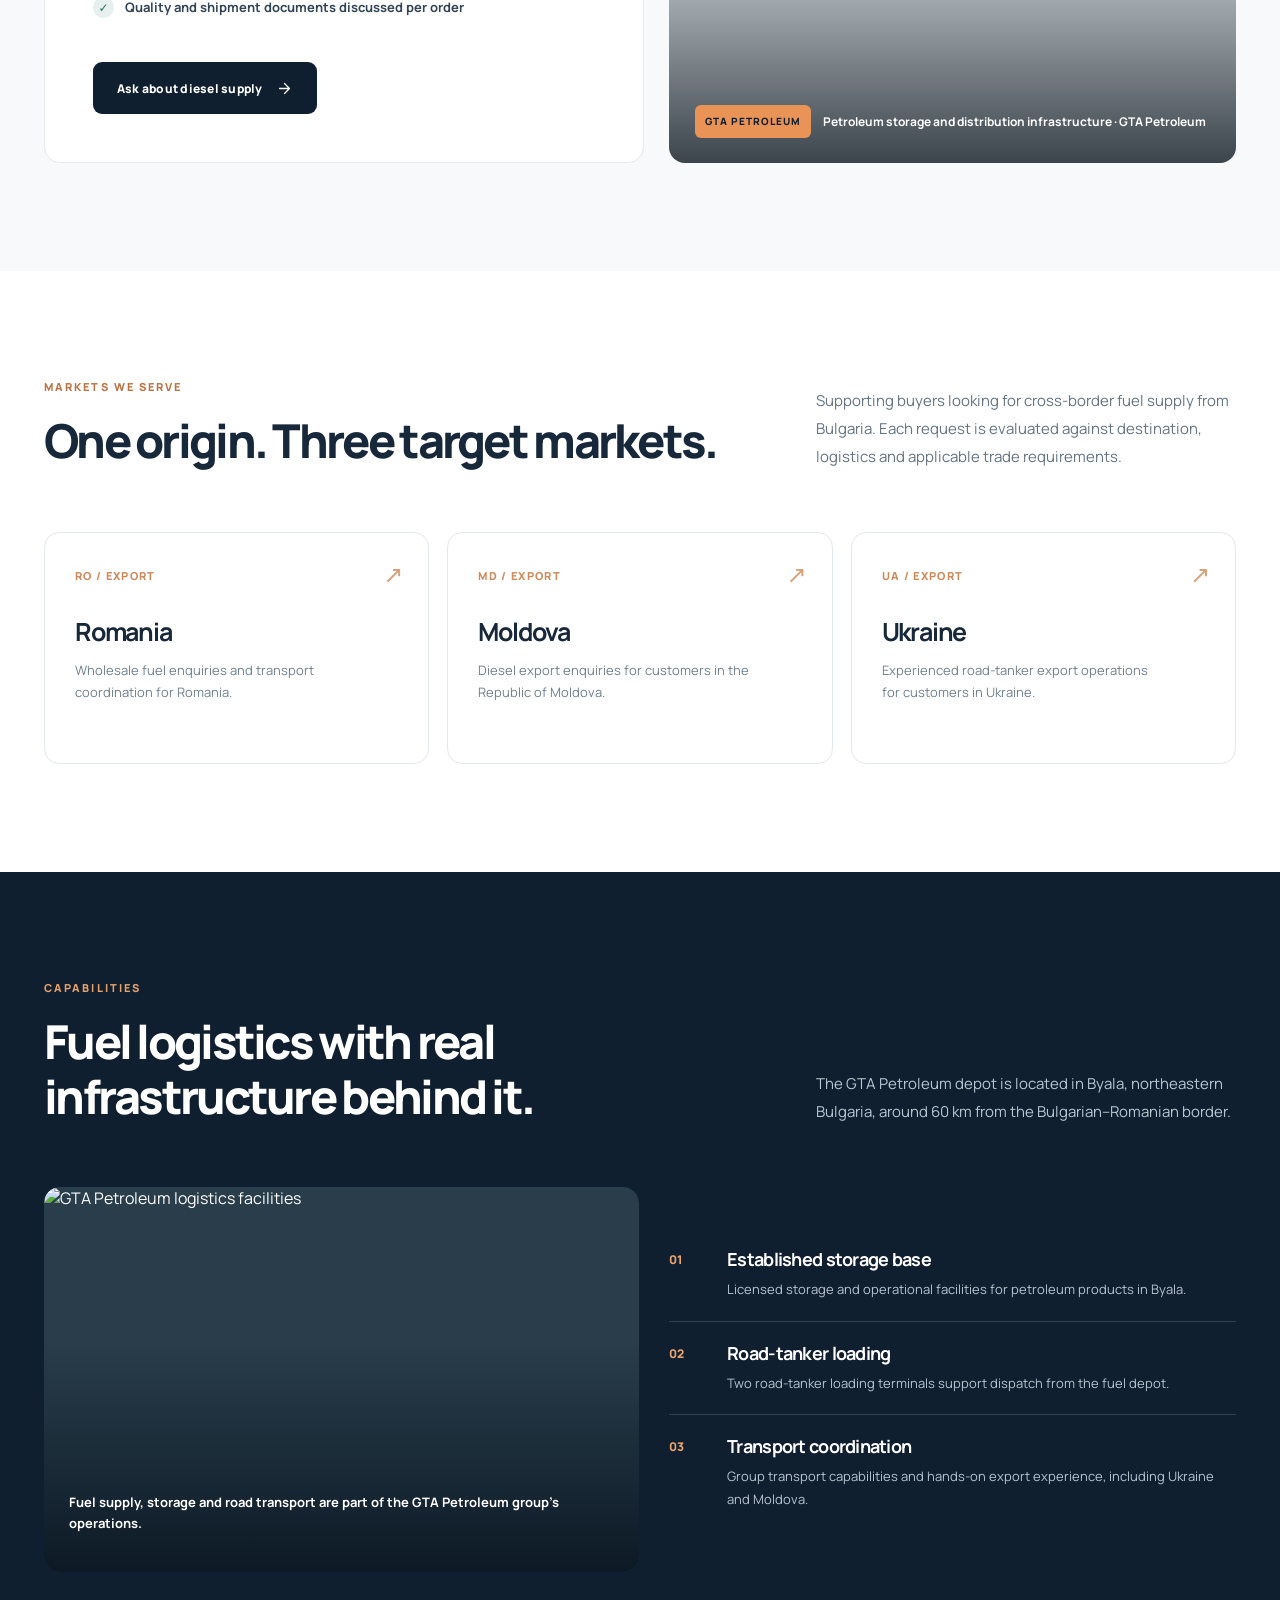
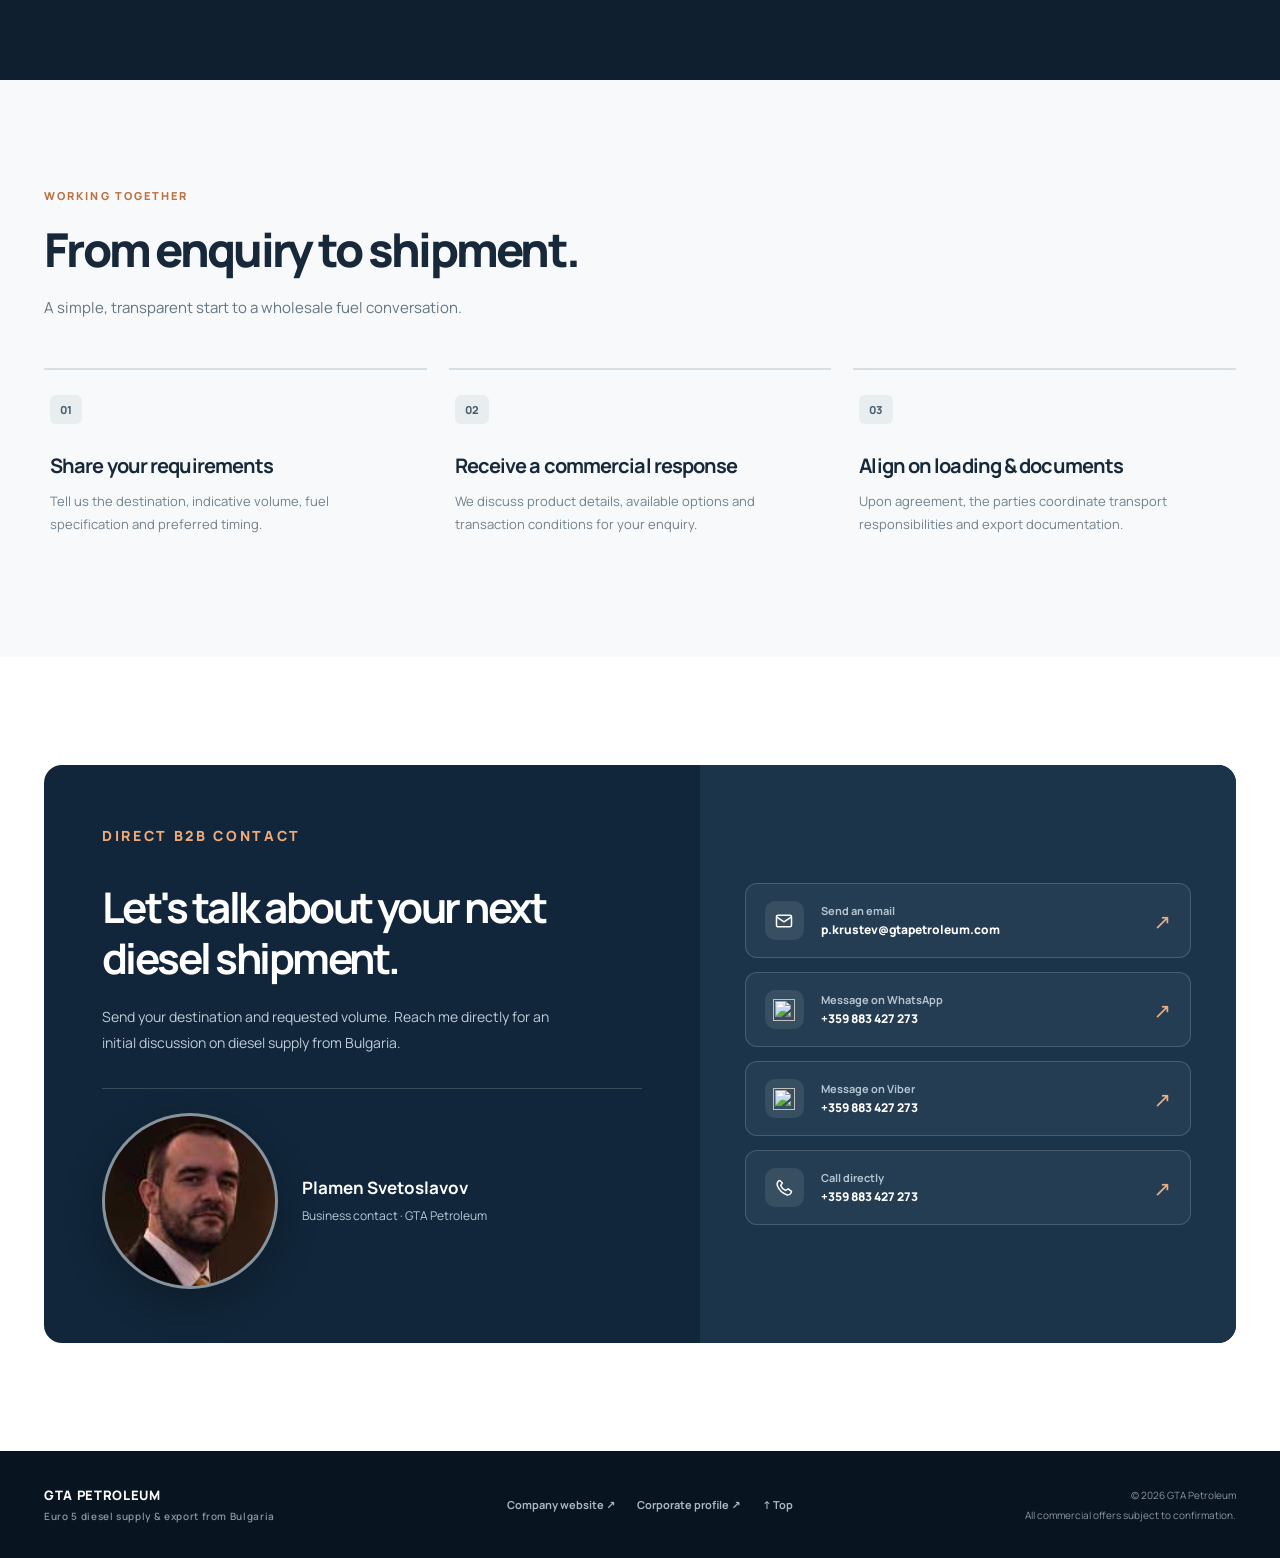
==== commit 3bc64d16: "Enlarge contact portrait across all localized pages" ====
--- a/index.html
+++ b/index.html
@@ -101,7 +101,7 @@
   <section class="section contact-section" id="contact" aria-labelledby="contact-title">
     <div class="shell"><div class="contact-wrap">
       <div class="contact-main"><p class="eyebrow">DIRECT B2B CONTACT</p><h2 id="contact-title">Let's talk about your next diesel shipment.</h2><p>Send your destination and requested volume. Reach me directly for an initial discussion on diesel supply from Bulgaria.</p>
-        <div class="person"><img src="assets/contact-avatar.jpg" alt="Plamen Svetoslavov" loading="lazy" width="104" height="104"><div><strong>Plamen Svetoslavov</strong><span>Business contact · GTA Petroleum</span></div></div>
+        <div class="person"><img src="assets/contact-avatar.jpg" alt="Plamen Svetoslavov" loading="lazy" width="176" height="176"><div><strong>Plamen Svetoslavov</strong><span>Business contact · GTA Petroleum</span></div></div>
       </div>
       <div class="contact-links">
         <a class="contact-link" href="mailto:p.krustev@gtapetroleum.com?subject=Euro%205%20diesel%20export%20enquiry" ><span class="contact-icon"><svg viewBox="0 0 24 24" fill="none" stroke="currentColor" stroke-width="1.8" stroke-linejoin="round" aria-hidden="true"><rect x="3" y="5" width="18" height="14" rx="2"/><path d="m3 7 9 6 9-6"/></svg></span><span class="contact-label"><small>Send an email</small><strong>p.krustev@gtapetroleum.com</strong></span><span class="arrow" aria-hidden="true">↗</span></a>
--- a/assets/site.css
+++ b/assets/site.css
@@ -31,3 +31,20 @@
  .languages a{flex:1;min-width:0;border:1px solid #e2e9ed;border-radius:8px;padding:7px 5px;gap:7px;font-size:11px}
  .languages a[aria-current=page]{border-color:#bbcedb;box-shadow:inset 0 0 0 1px #bbcedb}
 }
+
+
+/* Larger, legible sales contact portrait on desktop, tablet and mobile. */
+.person{gap:24px;align-items:center}
+.person img{display:block;width:176px;height:176px;flex:0 0 176px;object-fit:cover;object-position:center;border-radius:50%;border:3px solid rgba(255,255,255,.23);box-shadow:0 14px 38px rgba(0,0,0,.25)}
+.person strong{font-size:17px;line-height:1.45}
+.person span{font-size:12px;line-height:1.7}
+@media(max-width:610px){
+ .person{gap:15px}
+ .person img{width:114px;height:114px;flex-basis:114px;border-width:2px}
+ .person strong{font-size:14px}
+ .person span{font-size:11px}
+}
+@media(max-width:380px){
+ .person{gap:12px}
+ .person img{width:100px;height:100px;flex-basis:100px}
+}
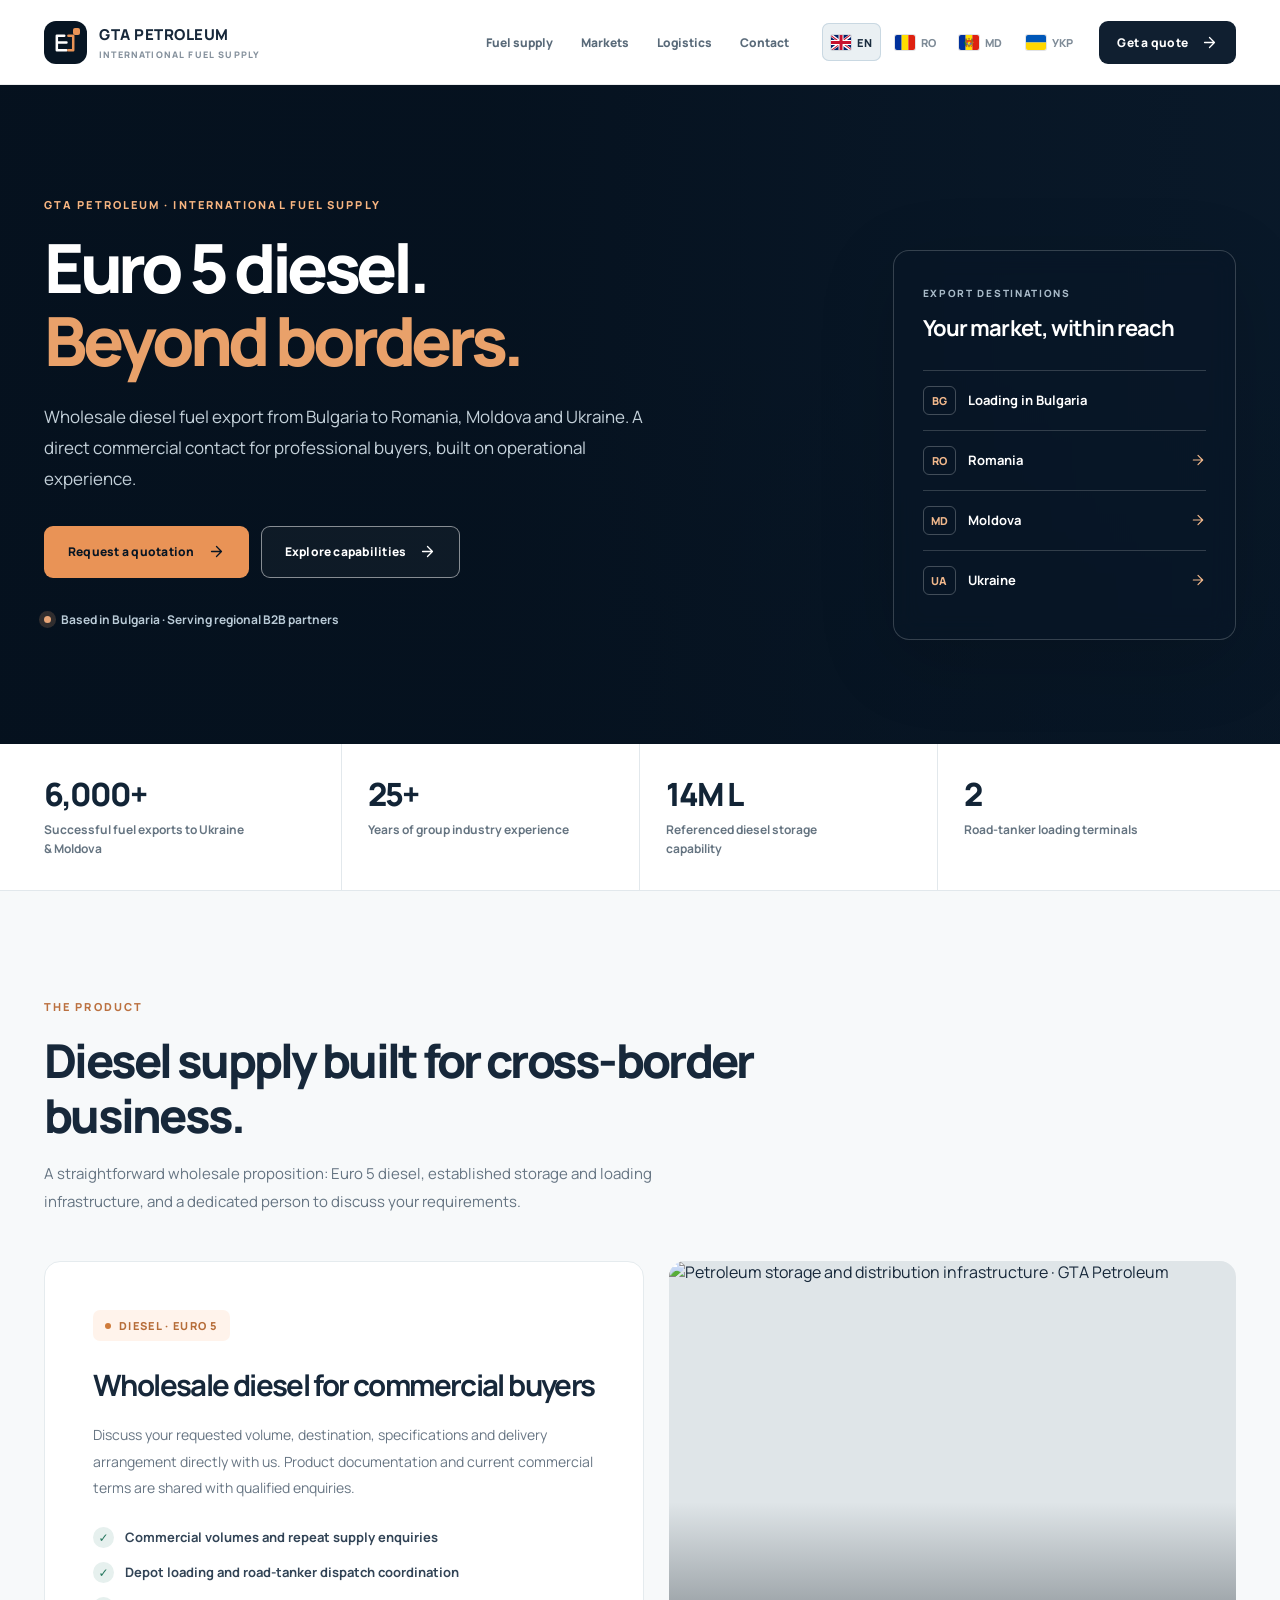
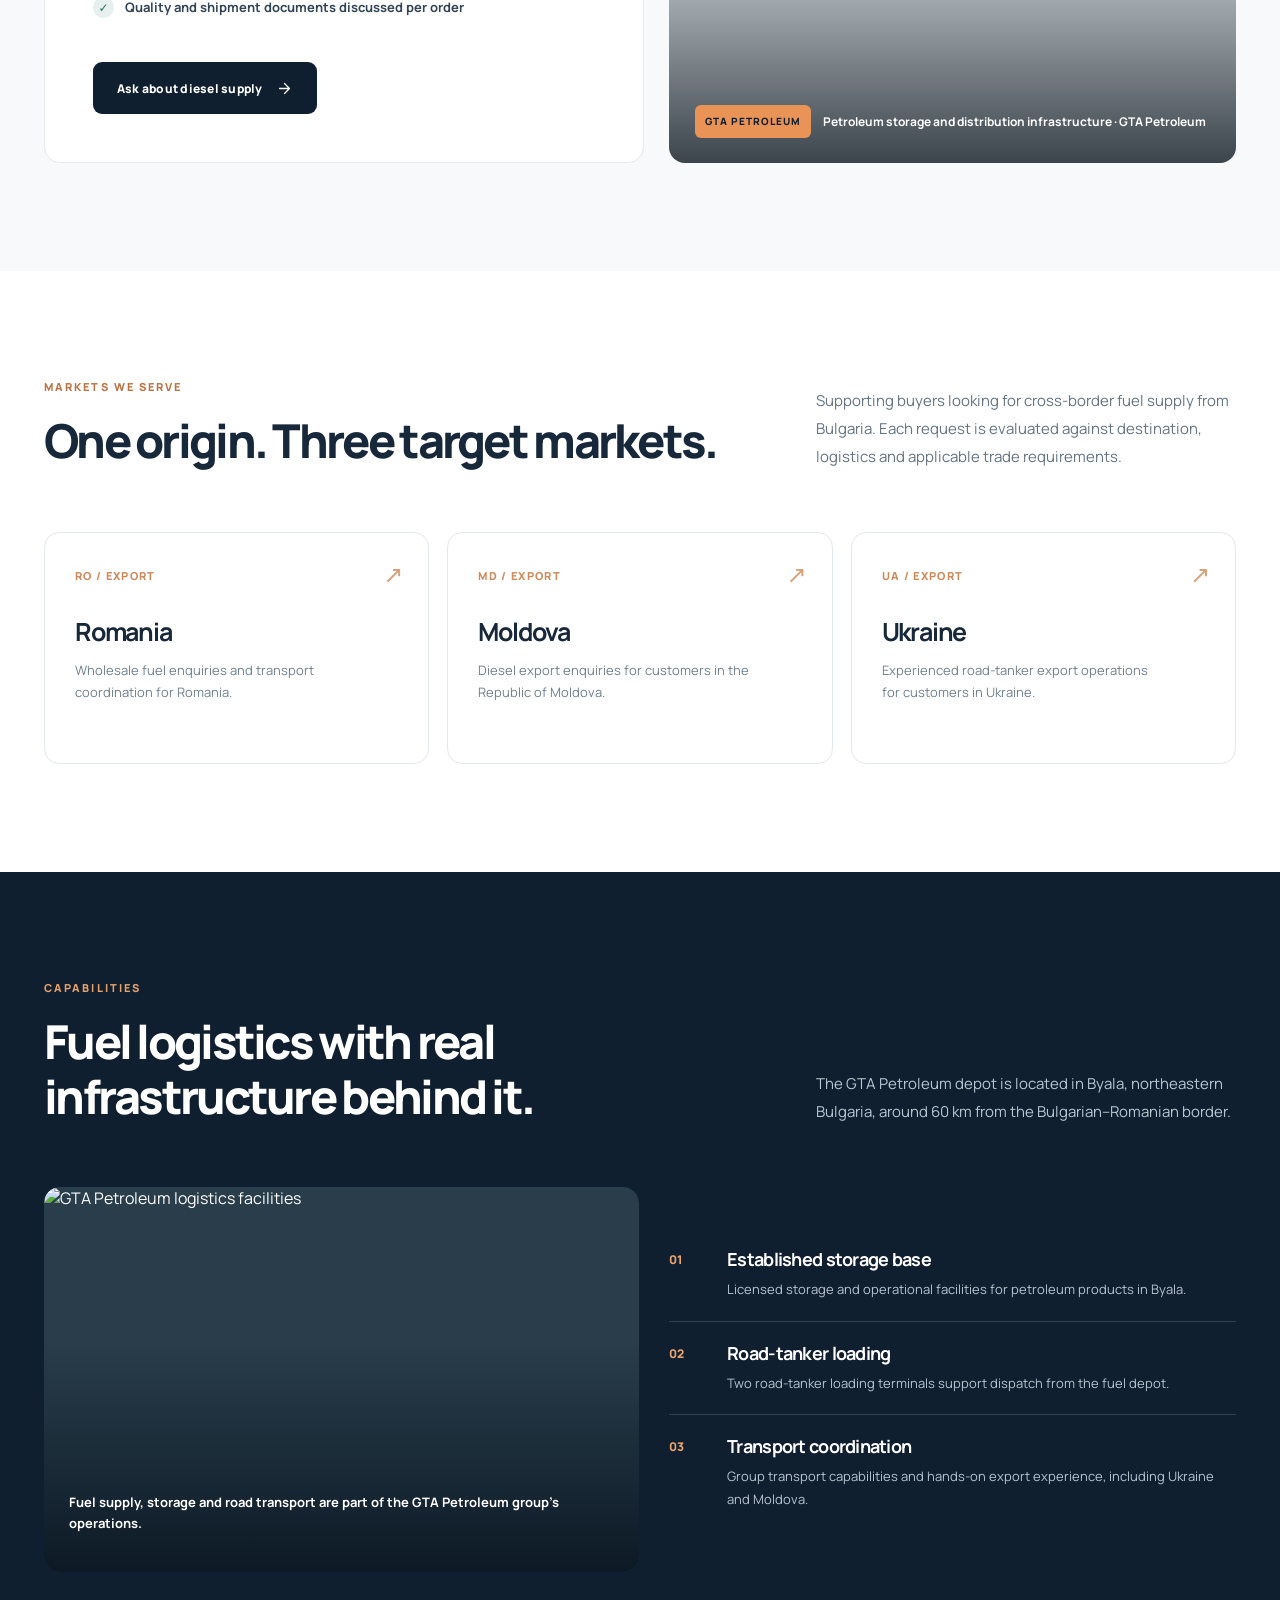
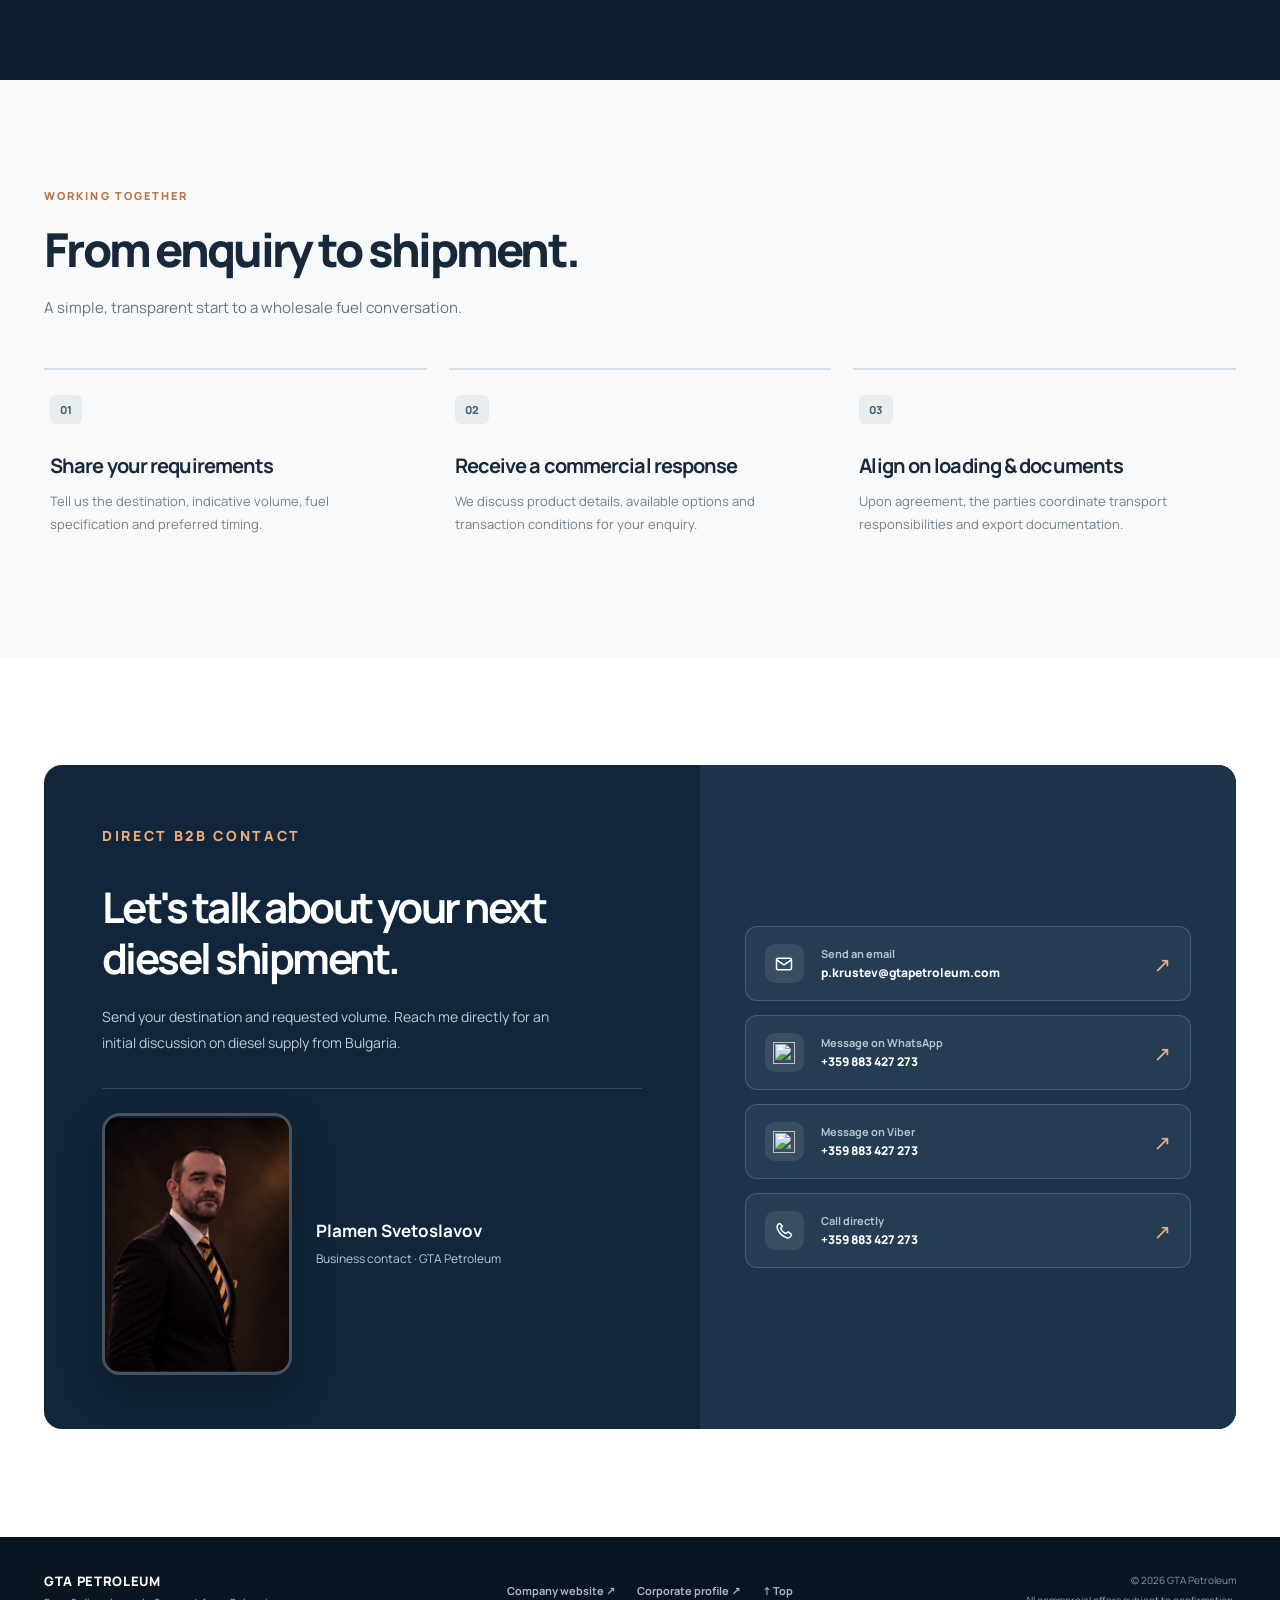
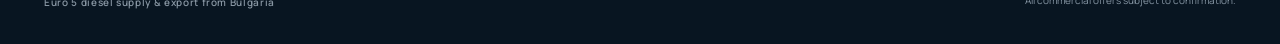
==== commit 711f0dc9: "Use high-resolution full portrait in contact section" ====
--- a/index.html
+++ b/index.html
@@ -101,7 +101,7 @@
   <section class="section contact-section" id="contact" aria-labelledby="contact-title">
     <div class="shell"><div class="contact-wrap">
       <div class="contact-main"><p class="eyebrow">DIRECT B2B CONTACT</p><h2 id="contact-title">Let's talk about your next diesel shipment.</h2><p>Send your destination and requested volume. Reach me directly for an initial discussion on diesel supply from Bulgaria.</p>
-        <div class="person"><img src="assets/contact-avatar.jpg" alt="Plamen Svetoslavov" loading="lazy" width="176" height="176"><div><strong>Plamen Svetoslavov</strong><span>Business contact · GTA Petroleum</span></div></div>
+        <div class="person"><img src="assets/contact-avatar.jpg" alt="Plamen Svetoslavov" loading="lazy" width="420" height="578"><div><strong>Plamen Svetoslavov</strong><span>Business contact · GTA Petroleum</span></div></div>
       </div>
       <div class="contact-links">
         <a class="contact-link" href="mailto:p.krustev@gtapetroleum.com?subject=Euro%205%20diesel%20export%20enquiry" ><span class="contact-icon"><svg viewBox="0 0 24 24" fill="none" stroke="currentColor" stroke-width="1.8" stroke-linejoin="round" aria-hidden="true"><rect x="3" y="5" width="18" height="14" rx="2"/><path d="m3 7 9 6 9-6"/></svg></span><span class="contact-label"><small>Send an email</small><strong>p.krustev@gtapetroleum.com</strong></span><span class="arrow" aria-hidden="true">↗</span></a>
--- a/assets/site.css
+++ b/assets/site.css
@@ -33,18 +33,30 @@
 }
 
 
-/* Larger, legible sales contact portrait on desktop, tablet and mobile. */
+/* Larger portrait contact card using the near-full original composition. */
 .person{gap:24px;align-items:center}
-.person img{display:block;width:176px;height:176px;flex:0 0 176px;object-fit:cover;object-position:center;border-radius:50%;border:3px solid rgba(255,255,255,.23);box-shadow:0 14px 38px rgba(0,0,0,.25)}
+.person img{
+ display:block;
+ width:190px;
+ height:auto;
+ aspect-ratio:420/578;
+ flex:0 0 190px;
+ object-fit:contain;
+ object-position:center;
+ border-radius:18px;
+ border:3px solid rgba(255,255,255,.23);
+ box-shadow:0 16px 42px rgba(0,0,0,.28);
+ background:#101f30;
+}
 .person strong{font-size:17px;line-height:1.45}
 .person span{font-size:12px;line-height:1.7}
 @media(max-width:610px){
- .person{gap:15px}
- .person img{width:114px;height:114px;flex-basis:114px;border-width:2px}
+ .person{gap:15px;align-items:center}
+ .person img{width:130px;height:auto;flex-basis:130px;border-radius:14px;border-width:2px}
  .person strong{font-size:14px}
  .person span{font-size:11px}
 }
 @media(max-width:380px){
  .person{gap:12px}
- .person img{width:100px;height:100px;flex-basis:100px}
+ .person img{width:108px;height:auto;flex-basis:108px;border-radius:12px}
 }
